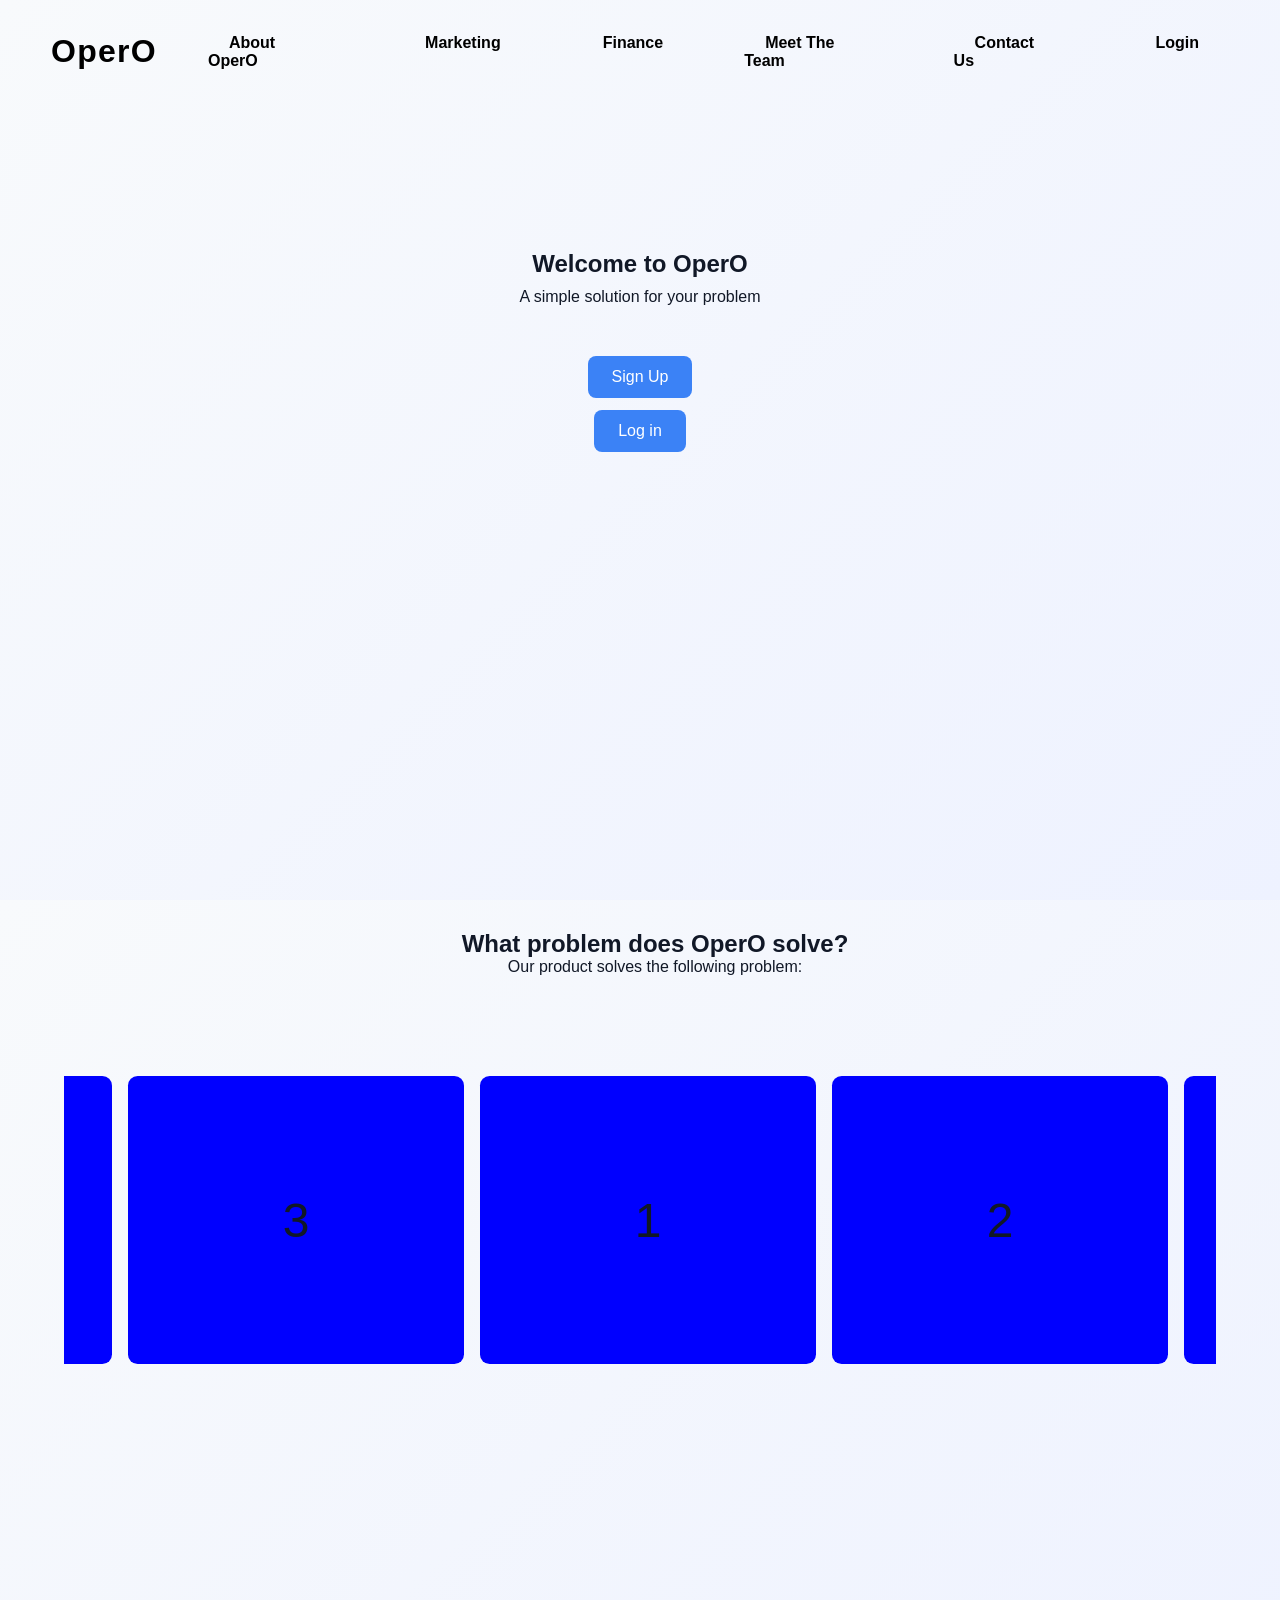
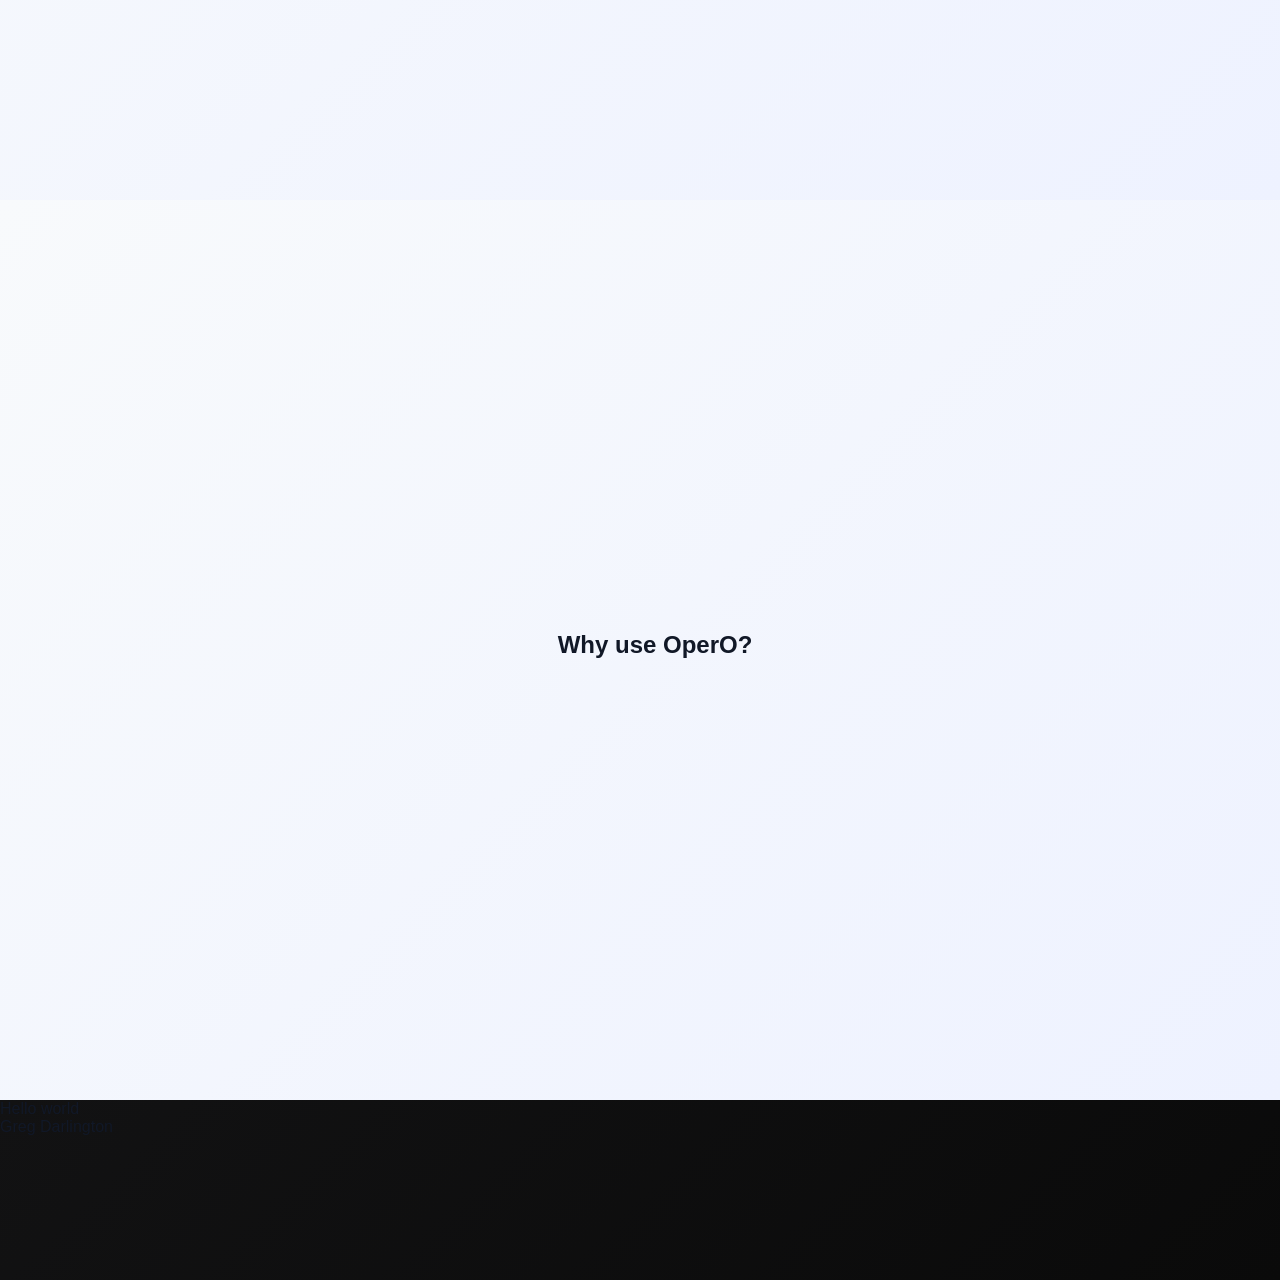
==== index.html @ fcdb2eca "linked the login page  page created, button added" ====
<!DOCTYPE html>
<html lang="en">
<head>
    <meta charset="UTF-8">
    <meta name="viewport" content="width=device-width, initial-scale=1.0">
    <title>OperO | Home</title>
    <link rel="stylesheet" href="main.css">
</head>
<body>
   
    <nav class="nav-bar">
     <a href="index.html" class="logo"><img src="" width="150px">OperO</a><!--Could replace OperO with the actual logo of OperO-->
        <div class="list">
         <ul><!--Link to each different sections-->
            <li><a href="#">About OperO</a></li>
            <li><a href="#">Marketing</a></li>
            <li><a href="finance.html">Finance</a></li>
            <li><a href="#">Meet The Team</a></li>
            <li><a href="#">Contact Us</a></li>
            <li><a href="login.html">Login</a></li>
         </ul>
        </div>
        <img src="images/burger.png" alt="A navigation burger menu" class="menu"  width ="35px;">
    </nav>
    <section class="page-1">
      <div class="intro">
       <h1 class="title">Welcome to OperO</h1>
       <p class="subtitle">A simple solution for your problem</p>
        <a href="signup.html" class="cta">Sign Up</a>
        <a href="login.html" class="cta">Log in</a>
      </div>
    </section>
    <section class="problem">
        <div class="content">
             <h2>What problem does OperO solve?</h2>
             <p>Our product solves the following problem:</p>
        </div>
        <div class="carousel">
            <div class="group">
             <div class="card">1</div>
             <div class="card">2</div>
             <div class="card">3</div>
             <div class="card">1</div>
             <div class="card">2</div>
             <div class="card">3</div>
            </div>
        </div>
    </section>
    <section class="why">
        <div class="content">
            <h2>Why use OperO?</h2>
        </div>
        <div class="boxes">
            <div class="box box1">
               <p class="pete">Hello there</p> 
            </div>
            <div class="box box2">
                <p class="pete">Welcome</p>
            </div>
            <div class="box box3">
                <p class="pete">sleepy</p>
            </div>
            <div class="box box4">
                <p class="pete">What?</p>
            </div>
        </div>
    </section>
    <footer>
        <div class="greg">
            <p>Hello world</p> 
        </div>
        <div class="darlington">
            <p>Greg Darlington</p>
        </div>
    </footer>


    <script src="main.js"></script>
    <script>
        const boxes = document.querySelector('.boxes');
        const whySection = document.querySelector('.why');
        if (boxes && whySection) {
          const observer = new IntersectionObserver(entries => {
            entries.forEach(entry => {
              if (entry.isIntersecting) {
                boxes.classList.add('assemble');
              } else {
                boxes.classList.remove('assemble');
              }
            });
          }, { threshold: 0.4 });
          observer.observe(whySection);
        }
    </script>
</body>
</html>
---- main.css ----
*,
*::before,
*::after {
    box-sizing: border-box;
}

* {
    margin: 0;
    padding: 0;
    text-decoration: none;
    list-style: none;
    scroll-behavior: smooth;
}
html, body, footer{
  overflow-x: hidden;
  width: 100%;
  margin: 0;
  padding: 0;
}
header {
    width: 100vw;
}
body {
    font-family: 'Segoe UI', Tahoma, Geneva, Verdana, sans-serif;
    font-size: clamp(16px, 1vw, 18px);
    background: linear-gradient(135deg, #f8fafc, #eef2ff);
    color: #111827;
}
section, footer {
    font-family: 'Segoe UI', Tahoma, Geneva, Verdana, sans-serif;
    font-size: clamp(16px, 1vw, 18px);
    width: 100%;
    overflow-x: hidden;
}
section {
    min-height: 100vh;
    height: auto;
    overflow-y: visible;
}
footer {
    min-height: 180px;
    height: auto;
    overflow-y: visible;
}
section{
    background-size: cover;
    background: linear-gradient(135deg, #f8fafc, #eef2ff);
}
footer{
    background-size: cover;
    background: linear-gradient(135deg, #121213, #0a0a0a);

}
.greg,
.darlington {
    border-radius: 10px;
}
.intro {
    display: flex;
    align-items: center;
    text-align: center;
    flex-direction: column;
}

.page-1 .intro img {
    max-width: min(500px, 100%);
    height: auto;
}
.content{
    margin-top: 30px;
    margin-left: 30px;
}
.nav-bar {
    padding: 20px 30px;
    position: absolute;
    top: 0;
    left: 0;
    z-index: 20;
    display: flex;
    width: 100%;
    box-sizing: border-box;
    justify-content: space-between;
    align-items: center;
    overflow: visible;
}
.cta {
  margin-top: 50px;
  padding: 12px 24px;
  background-color: #3b82f6; 
  color: white;
  text-decoration: none;
  border-radius: 8px;
  transition: all 0.3s ease;
}

.cta:hover {
  background-color: #2563eb;
  transform: translateY(-2px);
}

.intro .cta + .cta {
  margin-top: 12px;
}
nav a {
  text-decoration: none;
  color: #333;
  padding: 10px 18px;
  border-radius: 10px;
  border: 3px solid transparent; 
  transition: all 0.6s cubic-bezier(0.4, 0, 0.2, 1); 
}
nav a:hover {
  background-color: rgba(255, 255, 255, 0.05);
  border-color: black;
  transform: translateY(-2px);
}
.nav-bar a{
    color: black;
    font-size: 1em;
    font-weight: bold;
}
.nav-bar .logo {
    font-size: 2em;
    font-weight: bold;
    letter-spacing: 0.04em;
}

.nav-bar .list ul{
    display: flex;
}

.nav-bar .list ul li{
    margin:0px 30px;
    animation: FadeIn 0.6s ease forwards;
}
.nav-bar .menu{
    display: none;
    position: absolute;
    top: 10px;
    right: 30px;
}
.title, .subtitle, .cta {
  opacity: 0;
  animation: fadeIn 1s ease forwards;
  
}
.cta{
    animation-delay: 2s;
}
.title{
    animation-delay: 0.5s;
    margin-top: 250px;
}
.subtitle {
  animation-delay: 1s;
  margin-top: 10px;
}
.new_logo {
  width: 120px;
  opacity: 0;
  transform: scale(0.8);
  animation: popIn 0.6s ease forwards;
  animation-delay: 1s;
}
.problem{
    background-color:white;
}
@media screen and (max-width: 1276px) {
  .nav-bar {
    padding: 18px 20px;
  }

  .title,
  .subtitle {
    position: relative;
    margin-top: 0;
  }

  .login-hero {
    grid-template-columns: 1fr;
    gap: 28px;
  }

  .login-copy {
    text-align: center;
    margin: 0 auto;
  }

  .login-subtext {
    margin: 0 auto;
  }
  .nav-bar .menu {
    display: block;
    z-index: 21;
  }
  .list {
    position: fixed;
    background-color: rgba(19, 18, 18, 0.72);
    backdrop-filter: blur(10px);
    top: 0;
    left: 0;
    width: 100%;
    height: 100vh;
    display: flex;
    justify-content: center;
    align-items: center;
    margin-left: -100%;
    transition: margin-left 0.5s ease;
    z-index: 15;
  }
  .list.mobile-menu{
    margin-left: 0;
  }
  .nav-bar .list a {
    color: white;
  }
  .list ul {
    display: flex;
    flex-direction: column;
    align-items: center;
  }
  .nav-bar .list ul li{
    margin:25px 0;
    font-size: 1.5em;
}
  .nav-bar .logo {
    position: relative;
    top: auto;
    left: auto;
    z-index: 21;
  }
}

@keyframes fadeIn {
  to {
    opacity: 1;
  }
}

@keyframes popIn {
  to {
    opacity: 1;
    transform: scale(1);
  }
}
@keyframes float {
  0% { transform: translateY(0px); }
  50% { transform: translateY(-8px); }
  100% { transform: translateY(0px); }
}

.carousel{
    margin: 100px auto;
    width: 90%;
    display:flex;
    overflow: hidden;
}
.carousel::-webkit-scrollbar{
    display:none;
}
.group{
    display:flex;
    align-items: center;
    justify-content: center;
    gap:1em;
    animation: scroll 6s infinite linear;
    padding-right: 1em;
}
.card{
    flex: 0 0 7em;
    height: 6em;
    padding: 1em;
    background-color: blue;
    font-size: 3rem;
    border-radius: .2em;
    display: flex;
    align-items: center;
    justify-content: center;
}

@keyframes scroll {
    0% {transform: translateX(0);}
    100% {transform: translateX(-50%);}
}
.why {
  position: relative;
  min-height: 100vh;
  display: flex;
  flex-direction: column;
  justify-content: center;
  align-items: center;
  overflow: hidden;
}

.content {
  text-align: center;
  z-index: 2;
  margin-bottom: 40px;
}

.boxes {
  position: absolute;
  width: 100%;
  height: 100%;
}

.box {
  position: absolute;
  width: 50%;
  height: 50%;
  opacity: 0;
  transition: all 1.2s ease;
}

.box1 { top: -100%; left: -100%; background:  white; }
.box2 { top: -100%; right: -100%; background:  white; }
.box3 { bottom: -100%; left: -100%; background: white; }
.box4 { bottom: -100%; right: -100%; background: white; }

.boxes.assemble .box1 { top: 0; left: 0; opacity: 1; }
.boxes.assemble .box2 { top: 0; right: 0; opacity: 1; }
.boxes.assemble .box3 { bottom: 0; left: 0; opacity: 1; }
.boxes.assemble .box4 { bottom: 0; right: 0; opacity: 1; }

.pete{
 text-align:center;
}

.box{
    display: flex;
  justify-content: center;
  align-items: center;
}

.finance {
  background: #ffffff;
  padding: 60px 20px;
}

.finance h2 {
  text-align: center;
  margin-bottom: 20px;
}

.finance-grid {
  display: grid;
  grid-template-columns: repeat(auto-fit, minmax(250px, 1fr));
  gap: 20px;
  margin-top: 40px;
}

.finance-card {
  text-align: center;
  background: #f1f5f9;
  padding: 20px;
  border-radius: 12px;
  box-shadow: 0 10px 25px rgba(0,0,0,0.05);
  transition: 0.3s;
}

.finance-card:hover {
  transform: translateY(-5px);
}

.finance-card h3 {
  margin-bottom: 10px;
}

.finance-card ul li {
  margin: 8px 0;
}
.finance-table {
  margin-top: 60px;
  text-align: center;
}

.finance-table table {
  width: 80%;
  margin: 20px auto;
  border-collapse: collapse;
}

.finance-table th,
.finance-table td {
  padding: 15px;
  border-bottom: 1px solid #e2e8f0;
}

.finance-table th {
  background-color: #2563eb;
  color: white;
}

.finance-table tr:hover {
  background-color: #f1f5f9;
}


/* Login page */
.login-page {
  min-height: 100vh;
  display: flex;
  align-items: center;
  justify-content: center;
  padding: 120px 24px 40px;
  background: linear-gradient(135deg, #f8fafc 0%, #eef2ff 55%, #dbeafe 100%);
}

.login-hero {
  width: min(1180px, 100%);
  display: grid;
  grid-template-columns: 1.1fr 0.9fr;
  gap: 48px;
  align-items: center;
}

.login-copy {
  max-width: 580px;
}

.eyebrow {
  display: inline-block;
  margin-bottom: 16px;
  font-size: 0.85rem;
  font-weight: 700;
  letter-spacing: 0.18em;
  color: #2563eb;
}

.login-copy h1 {
  font-size: clamp(2.5rem, 5vw, 4.5rem);
  line-height: 1.05;
  margin-bottom: 18px;
  color: #0f172a;
}

.login-subtext {
  max-width: 540px;
  font-size: 1.05rem;
  line-height: 1.7;
  color: #475569;
}

.login-card {
  background: rgba(255, 255, 255, 0.7);
  backdrop-filter: blur(18px);
  border: 1px solid rgba(255, 255, 255, 0.8);
  border-radius: 24px;
  box-shadow: 0 25px 60px rgba(15, 23, 42, 0.12);
  padding: 32px;
}

.login-card h2 {
  font-size: 2rem;
  margin-bottom: 24px;
  color: #0f172a;
}

.login-form {
  display: flex;
  flex-direction: column;
  gap: 14px;
}

.login-form label {
  font-size: 0.95rem;
  font-weight: 600;
  color: #1e293b;
}

.login-form input[type="email"],
.login-form input[type="password"] {
  width: 100%;
  padding: 14px 16px;
  border-radius: 14px;
  border: 1px solid #cbd5e1;
  background: rgba(255, 255, 255, 0.92);
  font-size: 1rem;
  outline: none;
  transition: border-color 0.25s ease, box-shadow 0.25s ease, transform 0.25s ease;
}

.login-form input:focus {
  border-color: #3b82f6;
  box-shadow: 0 0 0 4px rgba(59, 130, 246, 0.12);
  transform: translateY(-1px);
}

.login-options {
  margin-top: 4px;
  margin-bottom: 8px;
  display: flex;
  justify-content: space-between;
  align-items: center;
  gap: 16px;
  flex-wrap: wrap;
}

.remember-me {
  display: flex;
  align-items: center;
  gap: 8px;
  font-size: 0.95rem;
  color: #475569;
}

.forgot-link {
  color: #2563eb;
  font-weight: 600;
}

.login-btn {
  margin-top: 6px;
  padding: 12px 24px;
  border: none;
  border-radius: 8px;
  background-color: #3b82f6;
  color: white;
  font-size: 1rem;
  font-weight: 700;
  cursor: pointer;
  transition: transform 0.25s ease, box-shadow 0.25s ease, background-color 0.25s ease;
}

.login-btn:hover {
  background-color: #2563eb;
  transform: translateY(-2px);
  box-shadow: 0 12px 24px rgba(37, 99, 235, 0.2);
}

.login-footer-text {
  margin-top: 18px;
  font-size: 0.95rem;
  color: #64748b;
}

.login-footer-text a {
  color: #2563eb;
  font-weight: 700;
}

/* Shared layout helpers */
.title,
.subtitle {
  position: relative;
  z-index: 2;
}

.finance-grid,
.finance-table {
  width: min(1200px, calc(100% - 40px));
  margin-left: auto;
  margin-right: auto;
  margin-bottom: 40px;
}

.finance-grid {
  margin-top: 40px;
}

.finance-table table {
  width: 100%;
  background: white;
  border-radius: 14px;
  overflow: hidden;
}

@media screen and (max-width: 768px) {
  .login-page {
    padding-top: 110px;
  }

  .login-copy h1 {
    font-size: 2.5rem;
  }

  .login-card {
    padding: 24px;
    border-radius: 20px;
  }

  .login-options {
    flex-direction: column;
    align-items: flex-start;
  }
}
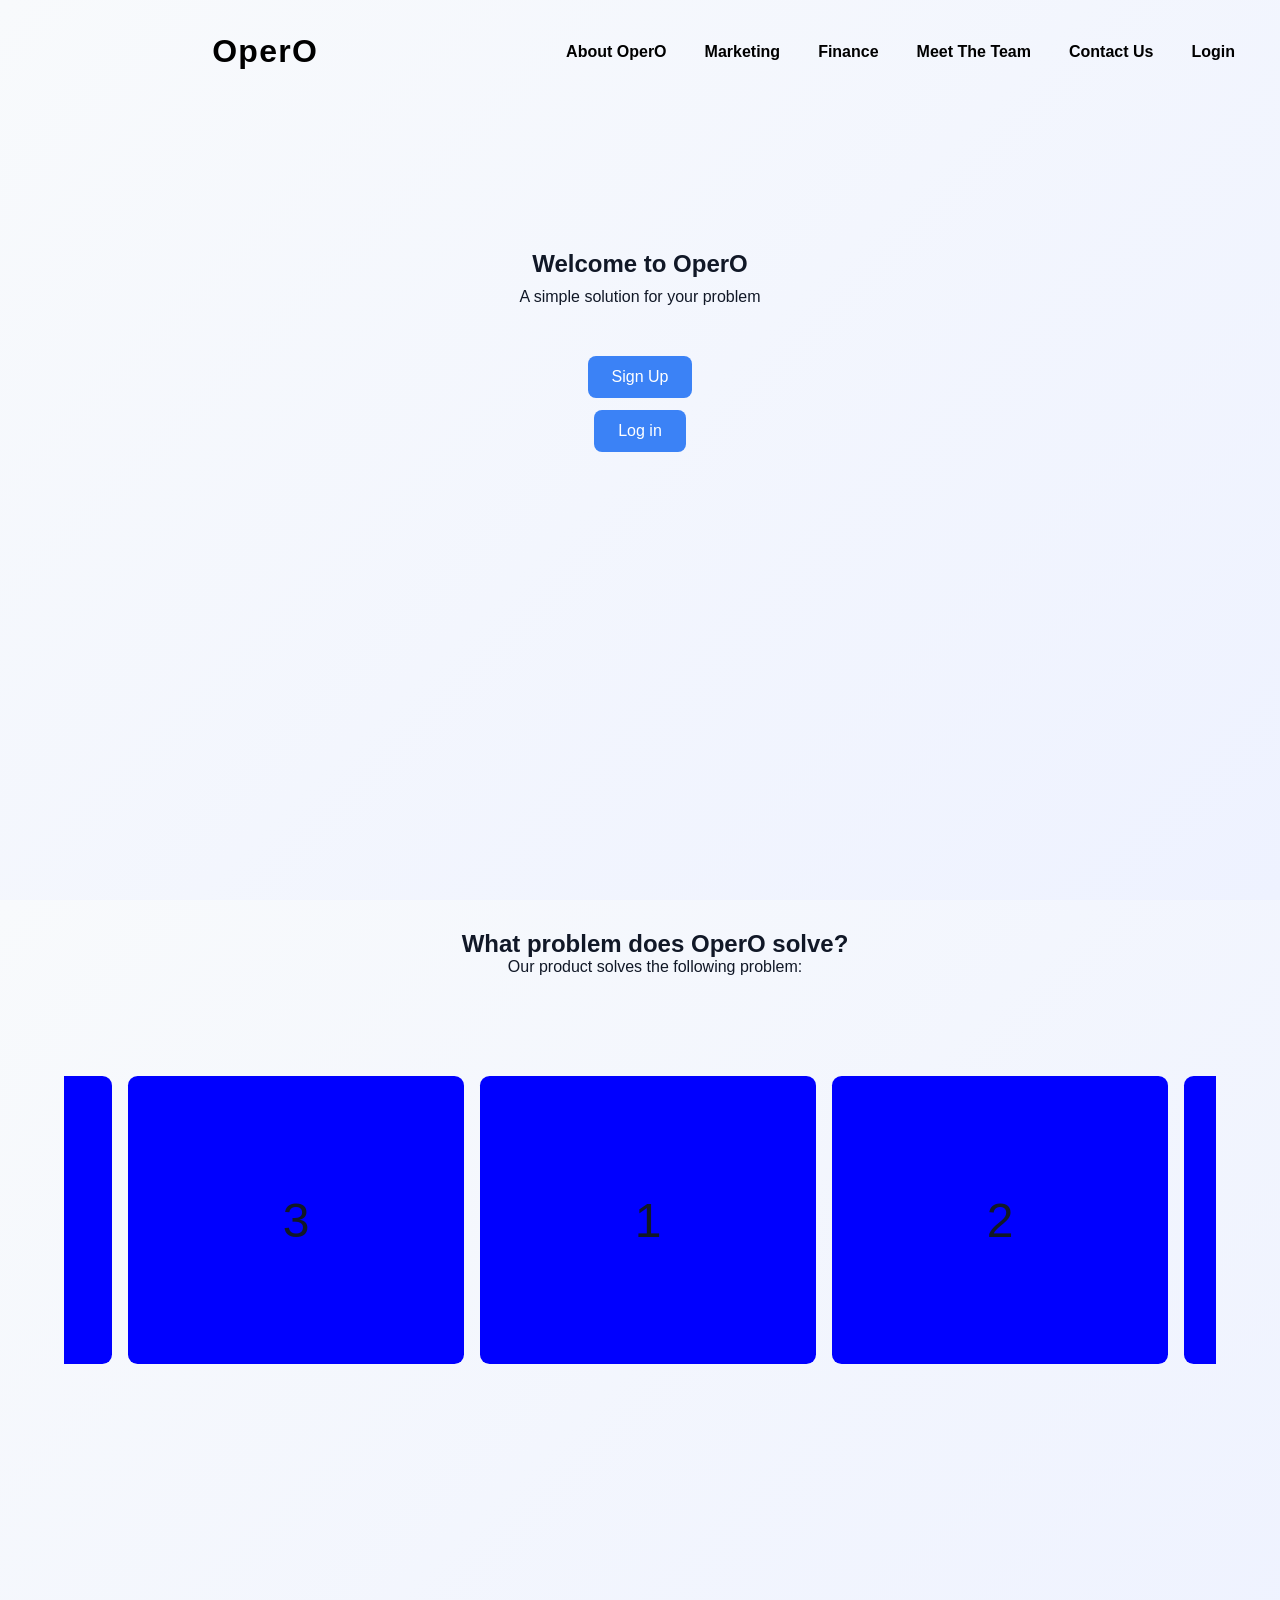
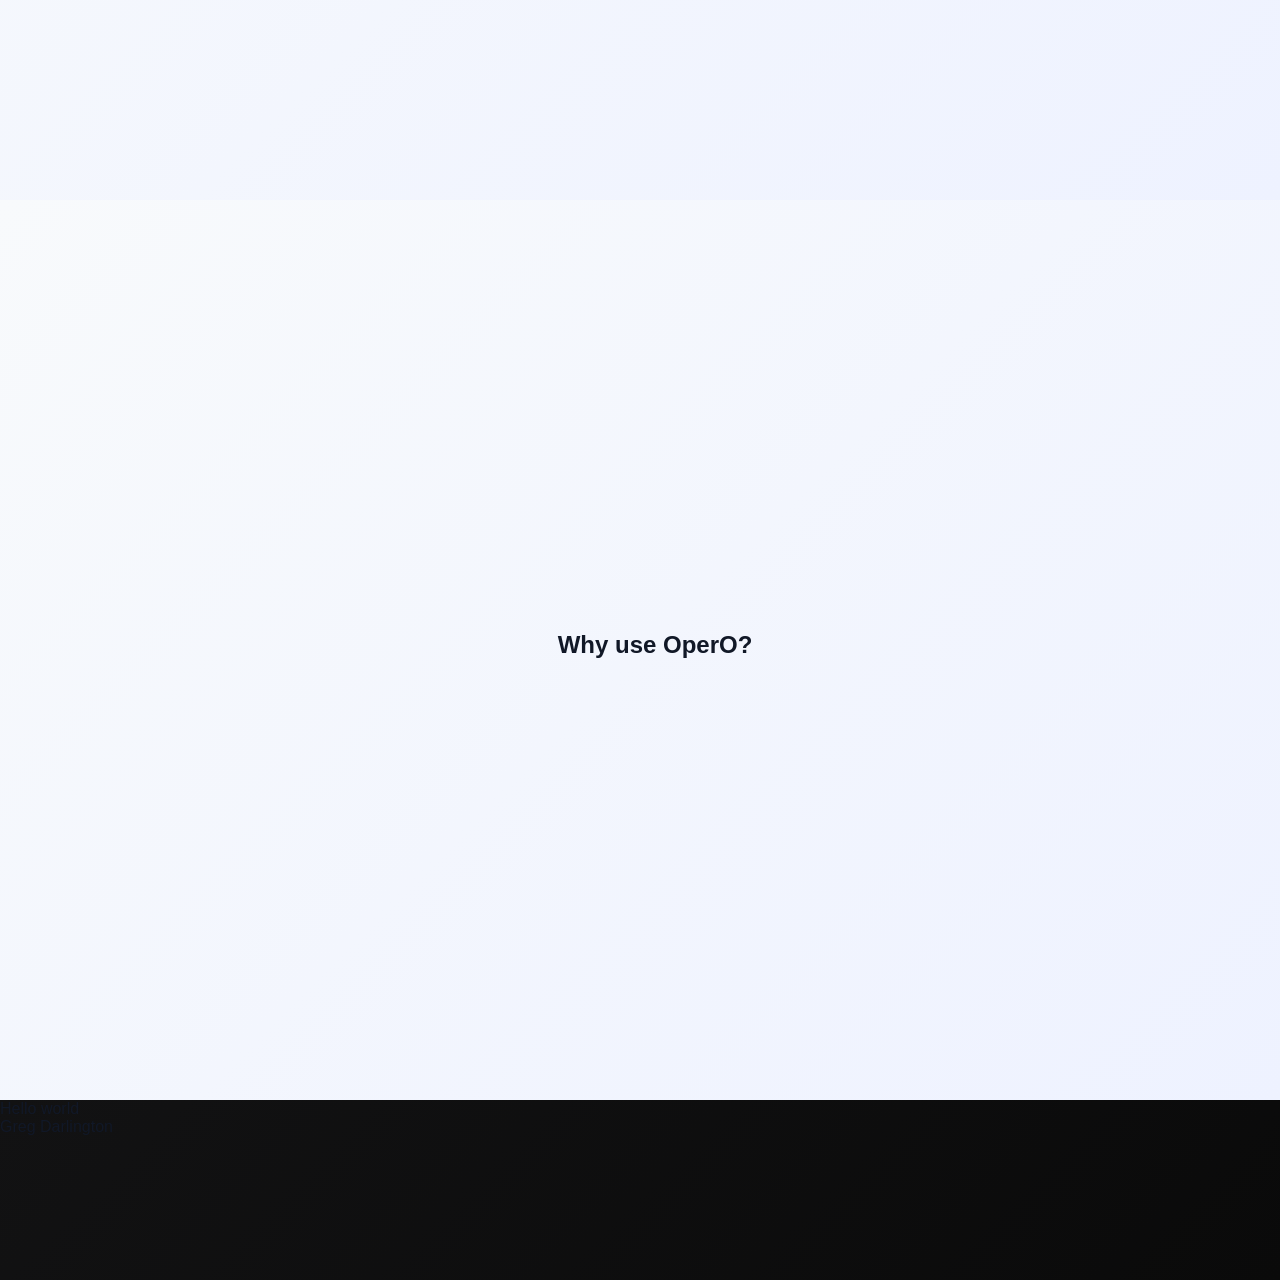
==== commit 41061134: "finance & login page debug" ====
--- a/index.html
+++ b/index.html
@@ -9,18 +9,18 @@
 <body>
    
     <nav class="nav-bar">
-     <a href="index.html" class="logo"><img src="" width="150px">OperO</a><!--Could replace OperO with the actual logo of OperO-->
+        <a href="index.html" class="logo"><img src="" width="150" alt="">OperO</a><!--Could replace OperO with the actual logo of OperO-->
         <div class="list">
-         <ul><!--Link to each different sections-->
-            <li><a href="#">About OperO</a></li>
-            <li><a href="#">Marketing</a></li>
-            <li><a href="finance.html">Finance</a></li>
-            <li><a href="#">Meet The Team</a></li>
-            <li><a href="#">Contact Us</a></li>
-            <li><a href="login.html">Login</a></li>
-         </ul>
+            <ul><!--Link to each different sections-->
+                <li><a href="#">About OperO</a></li>
+                <li><a href="#">Marketing</a></li>
+                <li><a href="finance.html">Finance</a></li>
+                <li><a href="#">Meet The Team</a></li>
+                <li><a href="#">Contact Us</a></li>
+                <li><a href="login.html">Login</a></li>
+            </ul>
         </div>
-        <img src="images/burger.png" alt="A navigation burger menu" class="menu"  width ="35px;">
+        <img src="images/burger.png" alt="A navigation burger menu" class="menu" width="35">
     </nav>
     <section class="page-1">
       <div class="intro">
--- a/main.css
+++ b/main.css
@@ -123,21 +123,50 @@
     font-size: 2em;
     font-weight: bold;
     letter-spacing: 0.04em;
-}
-
-.nav-bar .list ul{
-    display: flex;
-}
-
-.nav-bar .list ul li{
-    margin:0px 30px;
+    display: inline-flex;
+    align-items: center;
+    gap: 0.35em;
+    flex-shrink: 0;
+}
+
+.nav-bar .list {
+    flex: 1 1 auto;
+    display: flex;
+    justify-content: flex-end;
+    align-items: center;
+    min-width: 0;
+}
+
+.nav-bar .list ul {
+    display: flex;
+    flex-wrap: nowrap;
+    align-items: center;
+    justify-content: flex-end;
+    gap: 0 8px;
+}
+
+.nav-bar .list ul li {
+    margin: 0;
+    flex-shrink: 0;
     animation: FadeIn 0.6s ease forwards;
 }
-.nav-bar .menu{
+
+.nav-bar .list a {
+    padding: 10px 12px;
+}
+
+.nav-bar .menu {
     display: none;
     position: absolute;
     top: 10px;
     right: 30px;
+    flex-shrink: 0;
+}
+
+@media screen and (min-width: 1277px) {
+    .nav-bar .list a {
+        white-space: nowrap;
+    }
 }
 .title, .subtitle, .cta {
   opacity: 0;
@@ -207,9 +236,11 @@
     margin-left: -100%;
     transition: margin-left 0.5s ease;
     z-index: 15;
-  }
-  .list.mobile-menu{
+    pointer-events: none;
+  }
+  .list.mobile-menu {
     margin-left: 0;
+    pointer-events: auto;
   }
   .nav-bar .list a {
     color: white;
@@ -218,11 +249,13 @@
     display: flex;
     flex-direction: column;
     align-items: center;
-  }
-  .nav-bar .list ul li{
-    margin:25px 0;
+    flex-wrap: nowrap;
+    gap: 25px 0;
+  }
+  .nav-bar .list ul li {
+    margin: 0;
     font-size: 1.5em;
-}
+  }
   .nav-bar .logo {
     position: relative;
     top: auto;
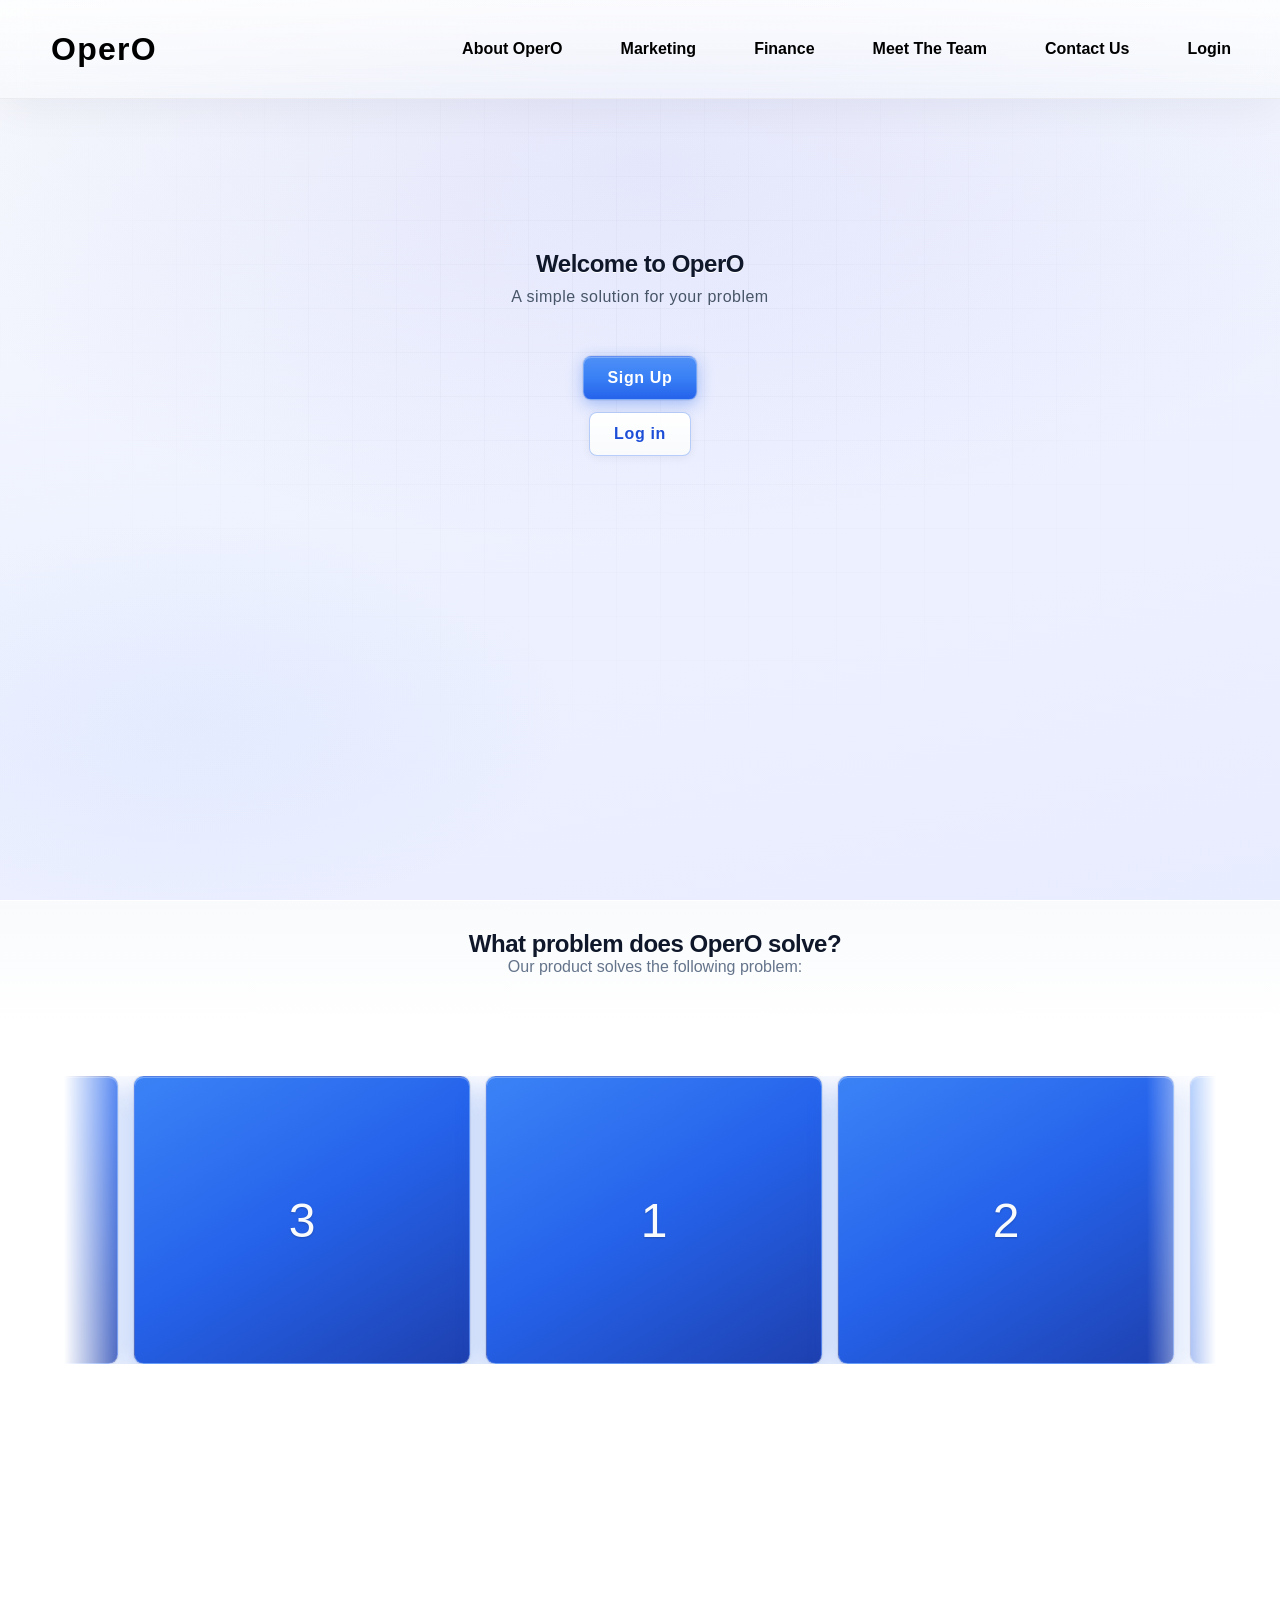
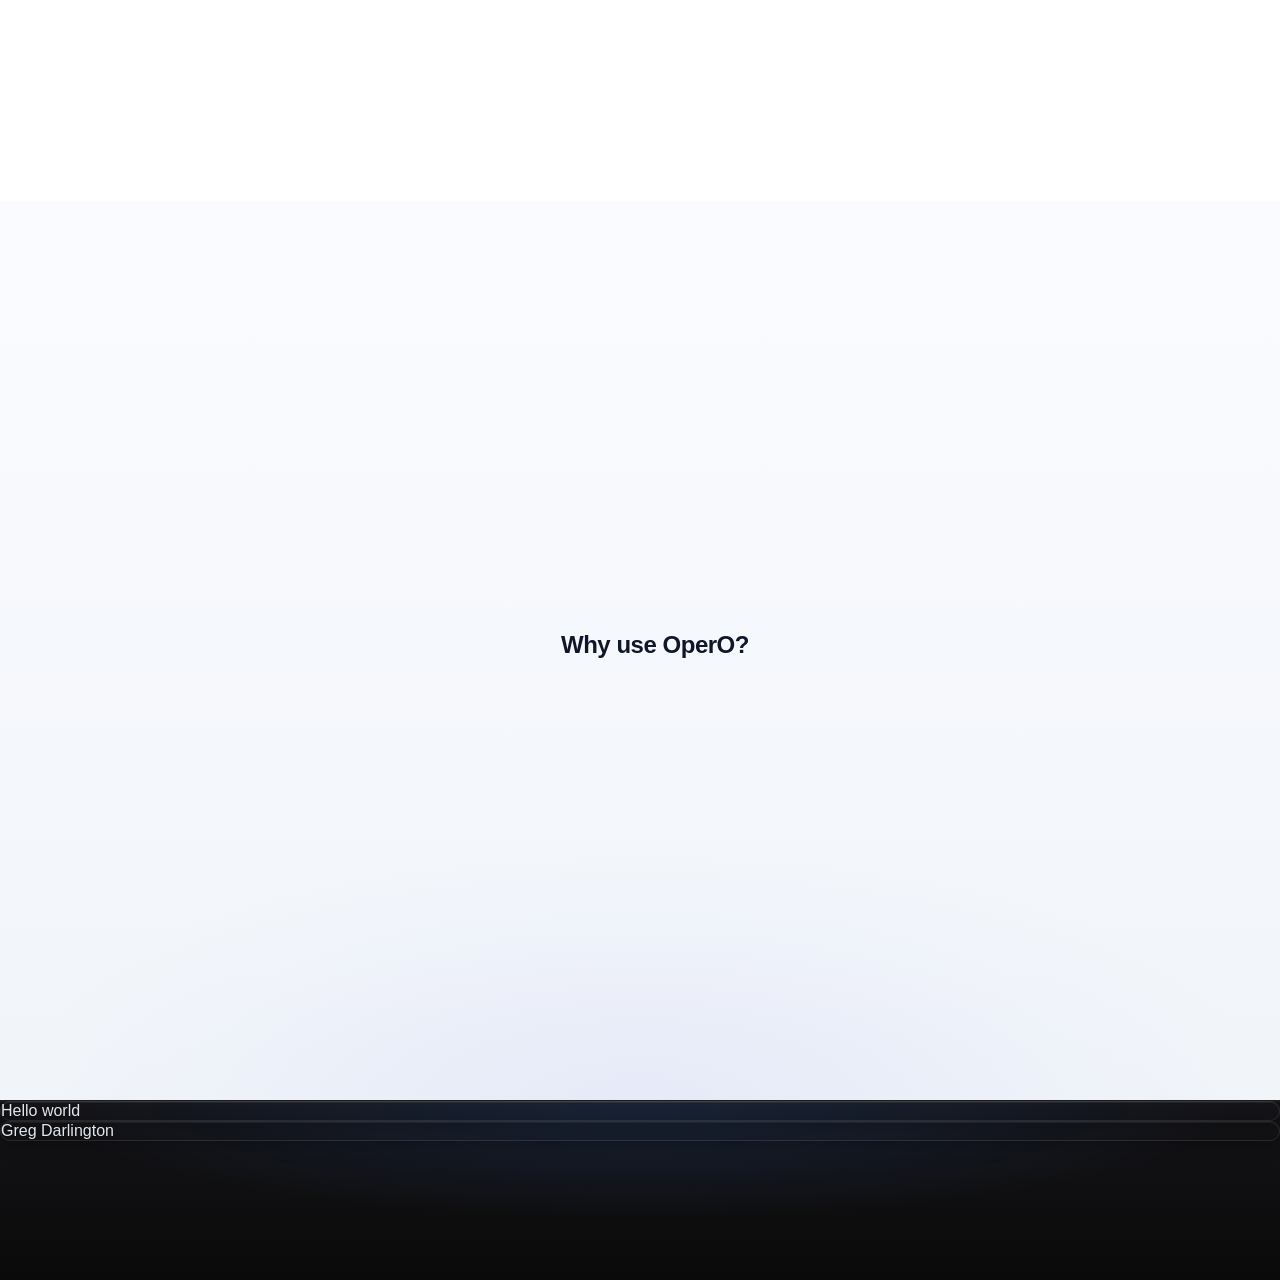
==== commit 36e88107: "home page modified*" ====
--- a/index.html
+++ b/index.html
@@ -6,7 +6,7 @@
     <title>OperO | Home</title>
     <link rel="stylesheet" href="main.css">
 </head>
-<body>
+<body class="home">
    
     <nav class="nav-bar">
         <a href="index.html" class="logo"><img src="" width="150" alt="">OperO</a><!--Could replace OperO with the actual logo of OperO-->
--- a/main.css
+++ b/main.css
@@ -81,6 +81,7 @@
     box-sizing: border-box;
     justify-content: space-between;
     align-items: center;
+    gap: 1.25rem;
     overflow: visible;
 }
 .cta {
@@ -125,8 +126,14 @@
     letter-spacing: 0.04em;
     display: inline-flex;
     align-items: center;
+    justify-content: center;
+    line-height: 1;
     gap: 0.35em;
     flex-shrink: 0;
+    text-align: center;
+}
+.nav-bar .logo img[src=""] {
+    display: none;
 }
 
 .nav-bar .list {
@@ -142,7 +149,7 @@
     flex-wrap: nowrap;
     align-items: center;
     justify-content: flex-end;
-    gap: 0 8px;
+    gap: 0 1.25rem;
 }
 
 .nav-bar .list ul li {
@@ -152,7 +159,7 @@
 }
 
 .nav-bar .list a {
-    padding: 10px 12px;
+    padding: 10px 16px;
 }
 
 .nav-bar .menu {
@@ -428,6 +435,202 @@
   background-color: #f1f5f9;
 }
 
+/* Homepage (index) — visual refinements only; layout/sizing unchanged */
+body.home {
+  background:
+    radial-gradient(ellipse 120% 90% at 50% -15%, rgba(99, 102, 241, 0.11), transparent 52%),
+    radial-gradient(ellipse 70% 50% at 100% 30%, rgba(59, 130, 246, 0.07), transparent 50%),
+    linear-gradient(165deg, #f8fafc 0%, #eef2ff 48%, #e2e8ff 100%);
+}
+
+body.home .nav-bar {
+  background: linear-gradient(180deg, rgba(255, 255, 255, 0.78) 0%, rgba(248, 250, 252, 0.42) 100%);
+  backdrop-filter: blur(14px);
+  -webkit-backdrop-filter: blur(14px);
+  border-bottom: 1px solid rgba(15, 23, 42, 0.07);
+  box-shadow: 0 10px 40px rgba(15, 23, 42, 0.05);
+}
+
+body.home .nav-bar a {
+  transition: color 0.25s ease, border-color 0.25s ease, background-color 0.25s ease, box-shadow 0.25s ease;
+}
+
+body.home .nav-bar .list a:hover,
+body.home .nav-bar .logo:hover {
+  box-shadow: 0 0 0 1px rgba(15, 23, 42, 0.08);
+}
+
+body.home .page-1 {
+  position: relative;
+  isolation: isolate;
+  background:
+    radial-gradient(ellipse 100% 75% at 50% 18%, rgba(79, 70, 229, 0.09), transparent 58%),
+    radial-gradient(ellipse 60% 45% at 15% 80%, rgba(59, 130, 246, 0.05), transparent 50%),
+    linear-gradient(168deg, #f8fafc 0%, #eef2ff 52%, #e8ecff 100%);
+  overflow: hidden;
+}
+
+body.home .page-1::before {
+  content: "";
+  position: absolute;
+  inset: 0;
+  background-image:
+    linear-gradient(rgba(15, 23, 42, 0.028) 1px, transparent 1px),
+    linear-gradient(90deg, rgba(15, 23, 42, 0.028) 1px, transparent 1px);
+  background-size: 44px 44px;
+  mask-image: radial-gradient(ellipse 75% 65% at 50% 38%, black, transparent 72%);
+  -webkit-mask-image: radial-gradient(ellipse 75% 65% at 50% 38%, black, transparent 72%);
+  pointer-events: none;
+  z-index: 0;
+}
+
+body.home .page-1 .intro {
+  position: relative;
+  z-index: 1;
+}
+
+body.home .title {
+  color: #0f172a;
+  font-weight: 800;
+  letter-spacing: -0.02em;
+  text-shadow:
+    0 1px 0 rgba(255, 255, 255, 0.95),
+    0 14px 48px rgba(15, 23, 42, 0.07);
+}
+
+body.home .subtitle {
+  color: #475569;
+  font-weight: 500;
+  letter-spacing: 0.03em;
+}
+
+body.home .intro .cta {
+  font-weight: 700;
+  letter-spacing: 0.04em;
+  border: 1px solid rgba(255, 255, 255, 0.28);
+  background: linear-gradient(180deg, #4f8ff7 0%, #3b82f6 45%, #2563eb 100%);
+  box-shadow:
+    0 4px 16px rgba(37, 99, 235, 0.38),
+    0 0 0 1px rgba(15, 23, 42, 0.06),
+    inset 0 1px 0 rgba(255, 255, 255, 0.25);
+}
+
+body.home .intro .cta:hover {
+  background: linear-gradient(180deg, #60a5fa 0%, #3b82f6 50%, #1d4ed8 100%);
+  box-shadow:
+    0 8px 28px rgba(37, 99, 235, 0.48),
+    0 0 24px rgba(59, 130, 246, 0.22),
+    inset 0 1px 0 rgba(255, 255, 255, 0.32);
+}
+
+body.home .intro .cta + .cta {
+  background: linear-gradient(180deg, rgba(255, 255, 255, 0.96) 0%, rgba(248, 250, 252, 0.98) 100%);
+  color: #1d4ed8;
+  border: 1px solid rgba(37, 99, 235, 0.32);
+  box-shadow:
+    0 2px 10px rgba(15, 23, 42, 0.06),
+    inset 0 1px 0 rgba(255, 255, 255, 1);
+}
+
+body.home .intro .cta + .cta:hover {
+  background: linear-gradient(180deg, #eff6ff 0%, #dbeafe 100%);
+  color: #1e40af;
+  box-shadow:
+    0 6px 20px rgba(37, 99, 235, 0.18),
+    0 0 0 1px rgba(59, 130, 246, 0.12);
+}
+
+body.home .problem {
+  background:
+    linear-gradient(180deg, rgba(248, 250, 252, 0.97) 0%, #ffffff 14%),
+    #ffffff;
+  box-shadow:
+    0 -1px 0 rgba(15, 23, 42, 0.05),
+    inset 0 1px 0 rgba(255, 255, 255, 1);
+}
+
+body.home .problem .content h2 {
+  color: #0f172a;
+  font-weight: 800;
+  letter-spacing: -0.02em;
+  text-shadow: 0 1px 0 rgba(255, 255, 255, 1);
+}
+
+body.home .problem .content p {
+  color: #64748b;
+}
+
+body.home .carousel {
+  mask-image: linear-gradient(90deg, transparent, black 6%, black 94%, transparent);
+  -webkit-mask-image: linear-gradient(90deg, transparent, black 6%, black 94%, transparent);
+}
+
+body.home .problem .card {
+  background: linear-gradient(148deg, #3b82f6 0%, #2563eb 48%, #1e40af 100%);
+  color: #f8fafc;
+  border: 1px solid rgba(255, 255, 255, 0.22);
+  box-shadow:
+    0 10px 28px rgba(37, 99, 235, 0.38),
+    0 0 0 1px rgba(15, 23, 42, 0.07),
+    inset 0 1px 0 rgba(255, 255, 255, 0.28);
+  text-shadow: 0 1px 2px rgba(15, 23, 42, 0.25);
+}
+
+body.home .why {
+  background:
+    radial-gradient(ellipse 95% 55% at 50% 100%, rgba(99, 102, 241, 0.08), transparent 52%),
+    linear-gradient(180deg, #fafbff 0%, #f1f5f9 100%);
+  box-shadow: inset 0 1px 0 rgba(255, 255, 255, 0.85);
+}
+
+body.home .why .content h2 {
+  color: #0f172a;
+  font-weight: 800;
+  letter-spacing: -0.02em;
+  text-shadow: 0 1px 0 rgba(255, 255, 255, 0.9);
+}
+
+body.home .why .pete {
+  color: #334155;
+  font-weight: 600;
+  letter-spacing: 0.02em;
+}
+
+body.home .box {
+  border: 1px solid rgba(15, 23, 42, 0.07);
+  box-shadow: inset 0 1px 0 rgba(255, 255, 255, 0.92);
+  background:
+    linear-gradient(165deg, rgba(255, 255, 255, 0.98) 0%, rgba(248, 250, 252, 0.99) 100%);
+}
+
+body.home .boxes.assemble .box {
+  box-shadow:
+    0 6px 28px rgba(15, 23, 42, 0.08),
+    0 0 0 1px rgba(15, 23, 42, 0.05),
+    inset 0 1px 0 rgba(255, 255, 255, 1);
+}
+
+body.home footer {
+  background:
+    radial-gradient(ellipse 85% 120% at 50% 0%, rgba(59, 130, 246, 0.14), transparent 55%),
+    linear-gradient(180deg, #141418 0%, #0a0a0a 100%);
+  border-top: 1px solid rgba(255, 255, 255, 0.07);
+  box-shadow: inset 0 1px 0 rgba(255, 255, 255, 0.05);
+}
+
+body.home footer .greg,
+body.home footer .darlington {
+  border: 1px solid rgba(255, 255, 255, 0.1);
+  box-shadow:
+    0 4px 16px rgba(0, 0, 0, 0.28),
+    inset 0 1px 0 rgba(255, 255, 255, 0.06);
+}
+
+body.home footer p {
+  color: #e2e8f0;
+  text-shadow: 0 1px 2px rgba(0, 0, 0, 0.35);
+}
+
 
 /* Login page */
 .login-page {
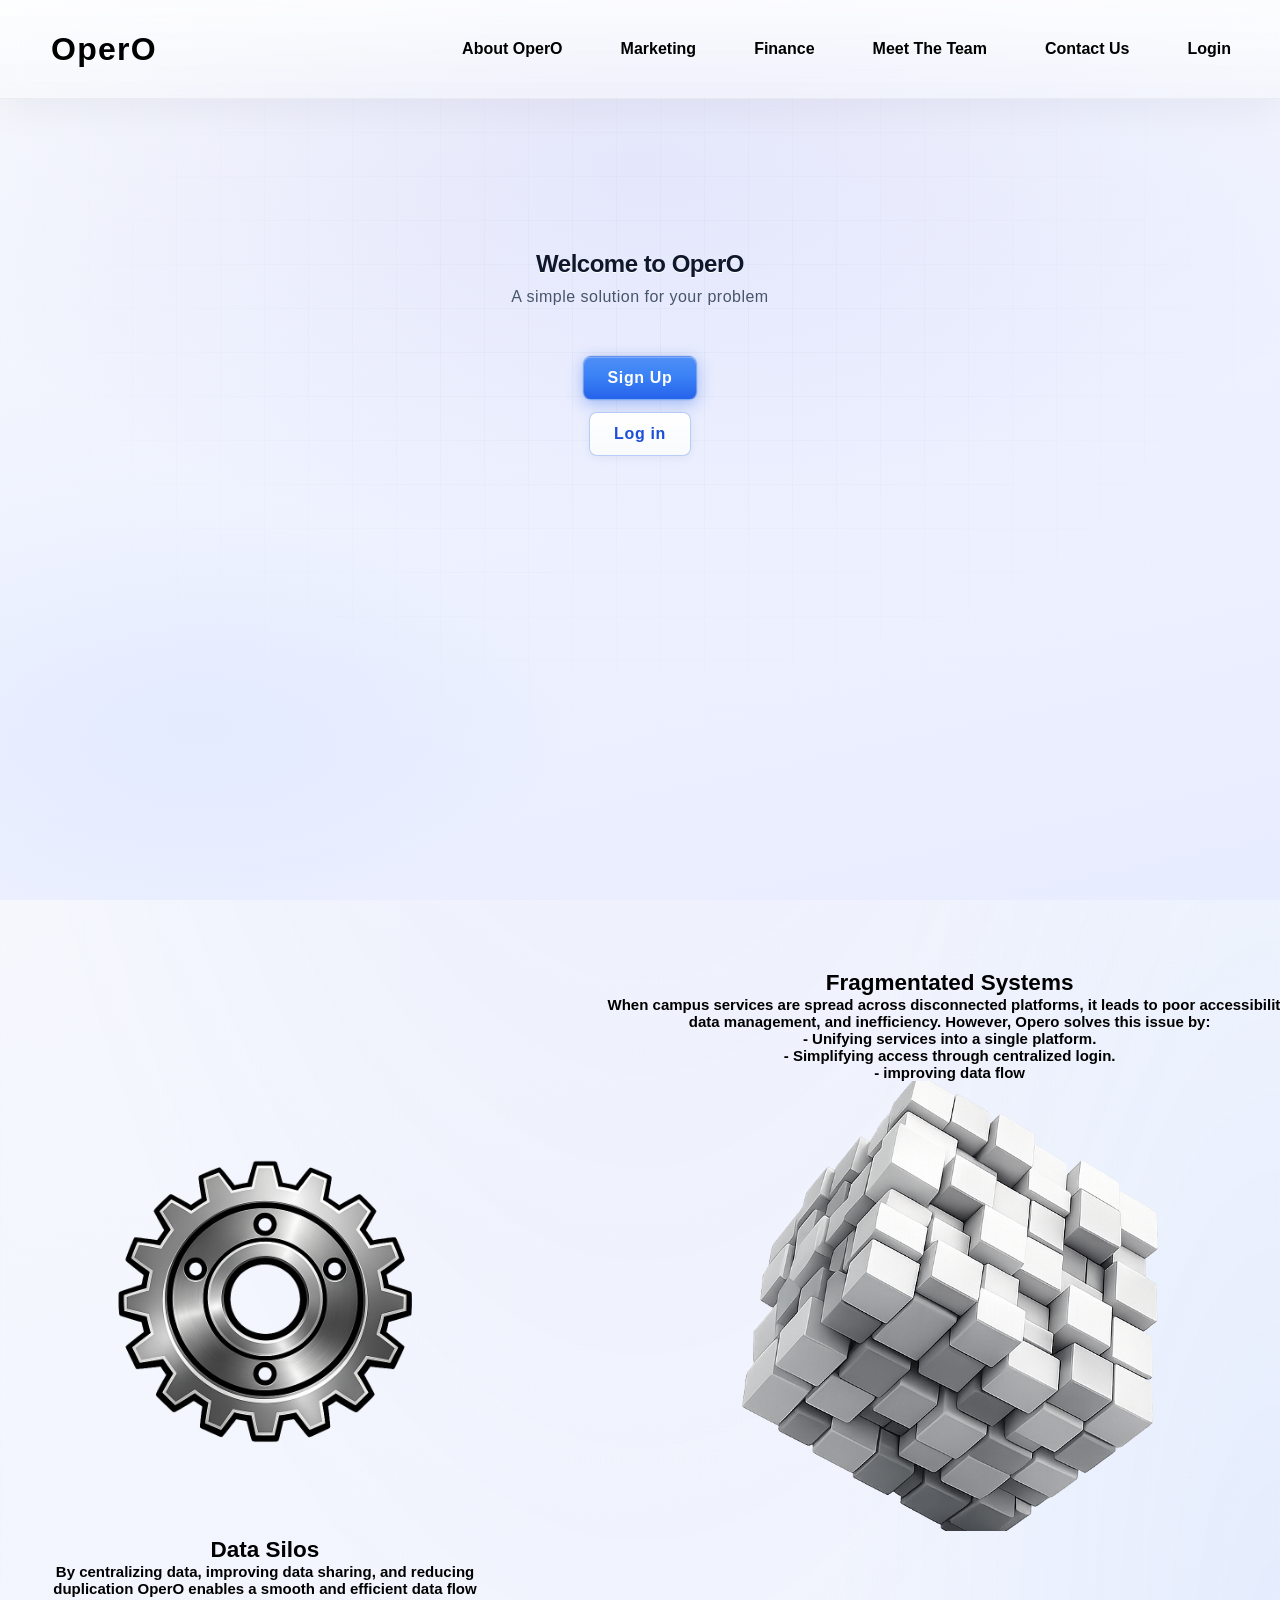
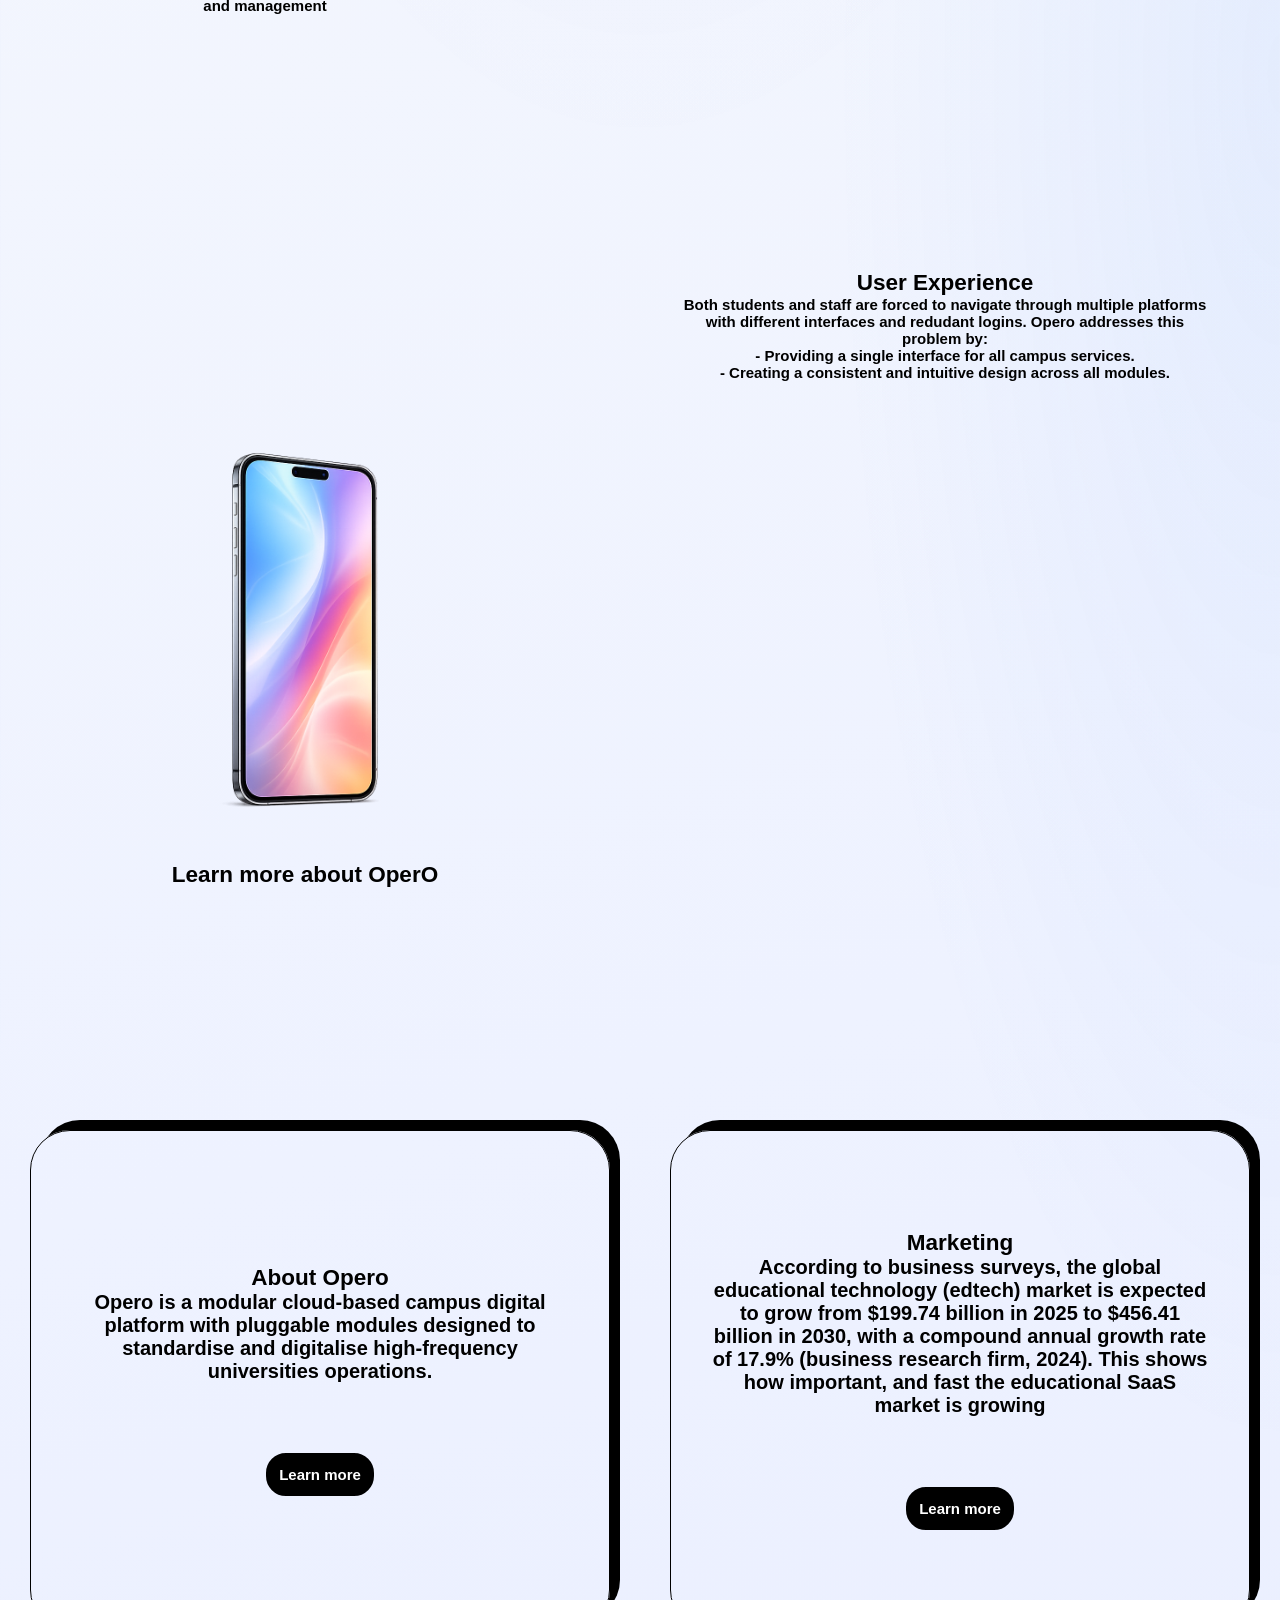
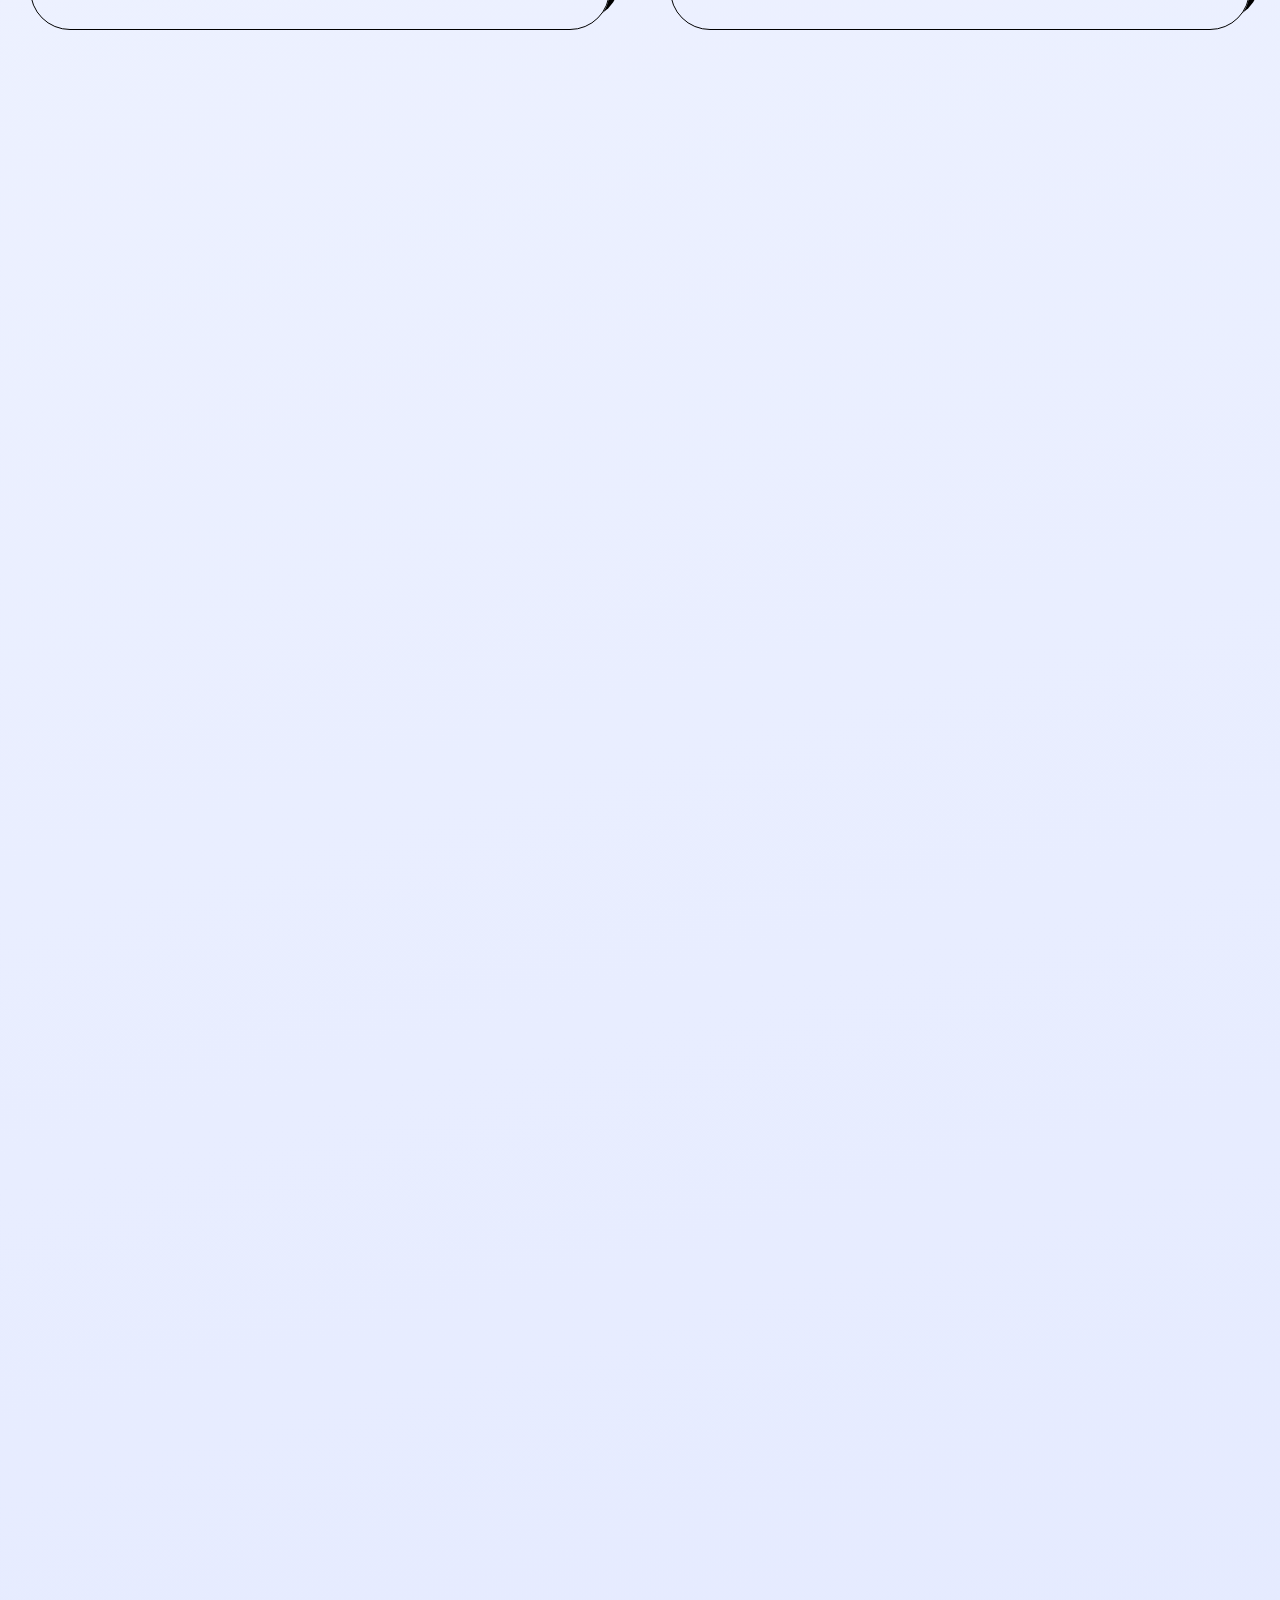
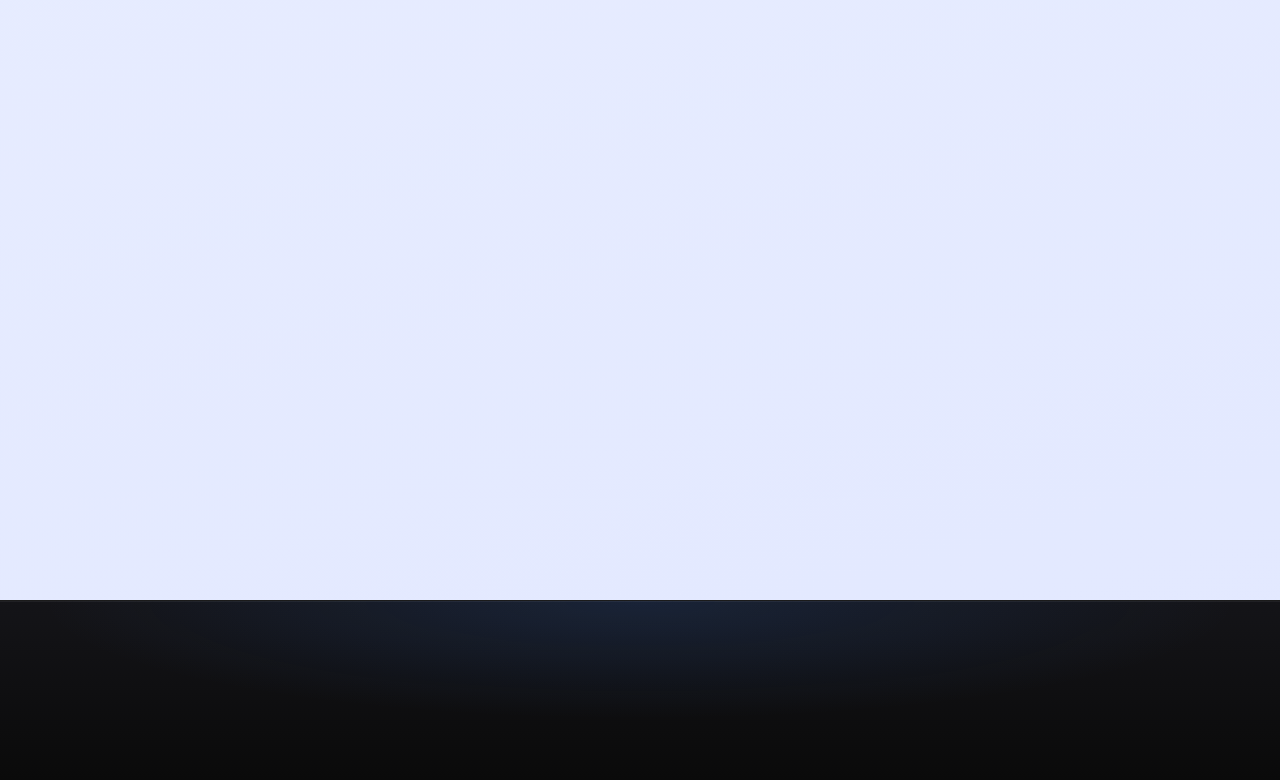
==== commit a3b8d2dd: "latest changes" ====
--- a/index.html
+++ b/index.html
@@ -4,19 +4,18 @@
     <meta charset="UTF-8">
     <meta name="viewport" content="width=device-width, initial-scale=1.0">
     <title>OperO | Home</title>
-    <link rel="stylesheet" href="main.css">
+    <link rel="stylesheet" href="homepage.css">
 </head>
 <body class="home">
-   
-    <nav class="nav-bar">
+        <nav class="nav-bar">
         <a href="index.html" class="logo"><img src="" width="150" alt="">OperO</a><!--Could replace OperO with the actual logo of OperO-->
         <div class="list">
             <ul><!--Link to each different sections-->
                 <li><a href="#">About OperO</a></li>
-                <li><a href="#">Marketing</a></li>
+                <li><a href="market.html">Marketing</a></li>
                 <li><a href="finance.html">Finance</a></li>
                 <li><a href="#">Meet The Team</a></li>
-                <li><a href="#">Contact Us</a></li>
+                <li><a href="contact.html">Contact Us</a></li>
                 <li><a href="login.html">Login</a></li>
             </ul>
         </div>
@@ -30,67 +29,83 @@
         <a href="login.html" class="cta">Log in</a>
       </div>
     </section>
-    <section class="problem">
-        <div class="content">
-             <h2>What problem does OperO solve?</h2>
-             <p>Our product solves the following problem:</p>
+    <section class="section1">
+        <div class="head">
+                        <img src="images/gear.png" class="autorotate" alt="Rotating Gear" style="height: 450px;">
+            <h1 class="autoShow">Data Silos</h1>
+            <p>
+             By centralizing data, improving data sharing, and reducing duplication
+             OperO enables a smooth and efficient data flow and management
+            </p>
         </div>
-        <div class="carousel">
-            <div class="group">
-             <div class="card">1</div>
-             <div class="card">2</div>
-             <div class="card">3</div>
-             <div class="card">1</div>
-             <div class="card">2</div>
-             <div class="card">3</div>
-            </div>
+        <div class="paragraph">
+            <h1>Fragmentated Systems</h1>
+            <p>When campus services are spread across disconnected
+                platforms, it leads to poor accessibility, data 
+                management, and inefficiency. However, Opero solves
+                this issue by:
+            </p>
+            <p>- Unifying services into a single platform.</p>
+            <p> - Simplifying access through centralized login.</p>
+            <p>- improving data flow</p>
+    <img src="images/silos.png" class="autorotate" alt="Rotating Gear" style="height: 450px;">
+    </section>
+<section class="section1">
+        <div class="head">
+            <img src="images/phon.png" class="autorotate" alt="Rotating Gear" style="height: 450px;">
+            <h1>
+                Learn more about OperO
+            </h1>
+        </div>
+        <div class="paragraph">
+            <h1>User Experience</h1>
+            <p>Both students and staff are forced to navigate through multiple
+                platforms with different interfaces and redudant logins.
+                Opero addresses this problem by:
+            </p>
+            <p>- Providing a single interface for all campus services.</p>
+            <p>- Creating a consistent and intuitive design across all modules.</p>
         </div>
     </section>
-    <section class="why">
-        <div class="content">
-            <h2>Why use OperO?</h2>
+    <section class="horizontal-scroll-track">
+  <div class="sticky-viewport">
+    <div class="horizontal-strip">
+      
+      <div class="slide">
+        <div class="head">
+            <h1>About Opero</h1>
+            <p> Opero is a modular cloud-based campus digital platform with pluggable 
+                modules designed to standardise and digitalise high-frequency universities operations.
+</p>
+            <a href="">Learn more</a> 
         </div>
-        <div class="boxes">
-            <div class="box box1">
-               <p class="pete">Hello there</p> 
-            </div>
-            <div class="box box2">
-                <p class="pete">Welcome</p>
-            </div>
-            <div class="box box3">
-                <p class="pete">sleepy</p>
-            </div>
-            <div class="box box4">
-                <p class="pete">What?</p>
-            </div>
+        <div class="paragraph">
+          <h1>Marketing</h1>
+          <p>According to business surveys, the global educational technology (edtech) market is expected to grow from $199.74 billion in 2025 
+            to $456.41 billion in 2030, with a compound annual growth rate of 17.9% (business research firm, 2024). This shows how important,
+            and fast the educational SaaS market is growing</p>
+          <a href="market.html">Learn more</a> 
         </div>
-    </section>
-    <footer>
-        <div class="greg">
-            <p>Hello world</p> 
+      </div>
+
+      <div class="slide">
+        <div class="head">
+           <h1>Finance</h1>
+          <p>The projected revenue and cost all depends on various critical points.
+          </p>
+          <a href="finance.html">Learn more</a>
         </div>
-        <div class="darlington">
-            <p>Greg Darlington</p>
+        <div class="paragraph">
+          <h1>The Team</h1>
+          <p></p>
+          <a href="">Meet the team.</a> 
         </div>
-    </footer>
+      </div>
+    </div>
+  </div>
+</section>
+<footer>
 
-
-    <script src="main.js"></script>
-    <script>
-        const boxes = document.querySelector('.boxes');
-        const whySection = document.querySelector('.why');
-        if (boxes && whySection) {
-          const observer = new IntersectionObserver(entries => {
-            entries.forEach(entry => {
-              if (entry.isIntersecting) {
-                boxes.classList.add('assemble');
-              } else {
-                boxes.classList.remove('assemble');
-              }
-            });
-          }, { threshold: 0.4 });
-          observer.observe(whySection);
-        }
-    </script>
+</footer>
 </body>
-</html>
+</html>
--- a/homepage.css
+++ b/homepage.css
@@ -0,0 +1,675 @@
+*,
+*::before,
+*::after {
+    box-sizing: border-box;
+}
+
+* {
+    margin: 0;
+    padding: 0;
+    text-decoration: none;
+    list-style: none;
+    scroll-behavior: smooth;
+}
+body{
+    margin:0;
+    overflow-x: hidden;
+}
+.section1{
+    display: flex;
+    height: 100vh;
+    width:100vw;
+}
+.head, .paragraph{
+    flex: 1;
+    display: flex;
+    align-items: center;
+    justify-content: center;
+}
+.head{
+    justify-content: flex-end;
+    align-items: center;
+    text-align: center;
+    padding:40px;
+    margin-top: 0;
+    color: black;
+    font-weight:bold;
+    font-size: 15px;
+    display: flex;
+    flex-direction: column;
+}
+.section2{
+    width: 100vw;
+    height: 100vh;
+}
+.paragraph{
+    justify-content: flex-start;
+    align-items: center;
+    text-align: center;
+    padding:40px;
+    color: black;
+    font-weight:bold;
+    font-size: 15px;
+    display: flex;
+    flex-direction: column;
+}
+.paragraph p{
+    justify-content: center;
+    text-align: center;
+}
+.autorotate{
+    animation: autoRotationAnimation;
+    animation-timeline: view();
+}
+h1, p, video{
+    animation: autoShowAnimation both;
+    animation-timeline: view(40%);
+}
+@keyframes autoRotationAnimation{
+    from{
+        transform: rotate(0deg);
+        opacity: 0;
+    }
+ to{
+        transform: rotate(360deg);
+        opacity: 1;
+    }
+}
+@keyframes autoShowAnimation{
+    from{
+        transform: translateY(200px) scale(0.3);
+        opacity: 0;
+    }
+ to{
+        transform: translateY(0) scale(1);
+        opacity: 1;
+    }
+}
+
+.horizontal-scroll-track {
+  height: 300vh; 
+  position: relative;
+}
+
+.sticky-viewport {
+  position: sticky;
+  top: 0;
+  height: 100vh;
+  width: 100%;
+  overflow: hidden;
+}
+
+
+.horizontal-strip {
+  display: flex;
+  width: 300vw; 
+  height: 100%;
+  
+  animation: move-side linear;
+  animation-timeline: scroll(root);
+}
+
+@keyframes move-side {
+  from { transform: translateX(200vw); }
+  to { transform: translateX(-100vw); } 
+}
+
+
+.slide {
+  width: 100vw;
+  height: 100vh;
+  display: flex;
+  flex-shrink: 0;
+}
+
+.head {
+  flex: 1;
+  display: flex;
+  justify-content: center;
+  align-items: center;
+}
+
+.paragraph {
+  flex: 1;
+  display: flex;
+  flex-direction: column;
+  text-align: right;
+  margin: 30px;
+}
+
+img { height: 350px; }
+
+.slide .paragraph, .slide .head{
+    border: 1px solid black;
+    border-radius: 40px;
+    width: 400px;
+    height: 500px;
+    display: flex;
+    flex-shrink: 0;
+    margin: 30px;
+    justify-content: center;
+    box-shadow: 10px -10px 0 black;
+    background-image: url(images/grid.jpg);
+    background-size: cover;
+}
+
+.slide a{
+    border: 3px solid black;
+    background-color: black;
+    color: white;
+    border-radius: 20px;
+    padding: 10px;
+}
+
+.slide a:hover{
+    border: 3px solid black;
+    font-weight: bold;
+    font-size: 20px;
+    box-shadow: 10px -10px 0 black;
+    border-radius: 20px;
+    padding: 10px;
+    background-color: green;
+    color: white;
+}
+
+.horizontal-strip p{
+    color: black;
+    font-size: 20px;
+    margin-bottom: 70px;
+}
+
+.intro {
+    display: flex;
+    align-items: center;
+    text-align: center;
+    flex-direction: column;
+}
+
+.page-1 .intro img {
+    max-width: min(500px, 100%);
+    height: auto;
+}
+.content{
+    margin-top: 30px;
+    margin-left: 30px;
+}
+.nav-bar {
+    padding: 20px 30px;
+    position: absolute;
+    top: 0;
+    left: 0;
+    z-index: 20;
+    display: flex;
+    width: 100%;
+    box-sizing: border-box;
+    justify-content: space-between;
+    align-items: center;
+    gap: 1.25rem;
+    overflow: visible;
+}
+.cta {
+  margin-top: 50px;
+  padding: 12px 24px;
+  background-color: #3b82f6; 
+  color: white;
+  text-decoration: none;
+  border-radius: 8px;
+  transition: all 0.3s ease;
+}
+
+.cta:hover {
+  background-color: #2563eb;
+  transform: translateY(-2px);
+}
+
+.intro .cta + .cta {
+  margin-top: 12px;
+}
+nav a {
+  text-decoration: none;
+  color: #333;
+  padding: 10px 18px;
+  border-radius: 10px;
+  border: 3px solid transparent; 
+  transition: all 0.6s cubic-bezier(0.4, 0, 0.2, 1); 
+}
+nav a:hover {
+  background-color: rgba(255, 255, 255, 0.05);
+  border-color: black;
+  transform: translateY(-2px);
+}
+.nav-bar a{
+    color: black;
+    font-size: 1em;
+    font-weight: bold;
+}
+.nav-bar .logo {
+    font-size: 2em;
+    font-weight: bold;
+    letter-spacing: 0.04em;
+    display: inline-flex;
+    align-items: center;
+    justify-content: center;
+    line-height: 1;
+    gap: 0.35em;
+    flex-shrink: 0;
+    text-align: center;
+}
+.nav-bar .logo img[src=""] {
+    display: none;
+}
+
+.nav-bar .list {
+    flex: 1 1 auto;
+    display: flex;
+    justify-content: flex-end;
+    align-items: center;
+    min-width: 0;
+}
+
+.nav-bar .list ul {
+    display: flex;
+    flex-wrap: nowrap;
+    align-items: center;
+    justify-content: flex-end;
+    gap: 0 1.25rem;
+}
+
+.nav-bar .list ul li {
+    margin: 0;
+    flex-shrink: 0;
+    animation: FadeIn 0.6s ease forwards;
+}
+
+.nav-bar .list a {
+    padding: 10px 16px;
+}
+
+.nav-bar .menu {
+    display: none;
+    position: absolute;
+    top: 10px;
+    right: 30px;
+    flex-shrink: 0;
+}
+
+@media screen and (min-width: 1277px) {
+    .nav-bar .list a {
+        white-space: nowrap;
+    }
+}
+.title, .subtitle, .cta {
+  opacity: 0;
+  animation: fadeIn 1s ease forwards;
+  
+}
+.cta{
+    animation-delay: 2s;
+}
+.title{
+    animation-delay: 0.5s;
+    margin-top: 250px;
+}
+.subtitle {
+  animation-delay: 1s;
+  margin-top: 10px;
+}
+.new_logo {
+  width: 120px;
+  opacity: 0;
+  transform: scale(0.8);
+  animation: popIn 0.6s ease forwards;
+  animation-delay: 1s;
+}
+.problem{
+    background-color:white;
+}
+@media screen and (max-width: 1276px) {
+  .nav-bar {
+    padding: 18px 20px;
+  }
+
+  .title,
+  .subtitle {
+    position: relative;
+    margin-top: 0;
+  }
+
+  .login-hero {
+    grid-template-columns: 1fr;
+    gap: 28px;
+  }
+
+  .login-copy {
+    text-align: center;
+    margin: 0 auto;
+  }
+
+  .login-subtext {
+    margin: 0 auto;
+  }
+  .nav-bar .menu {
+    display: block;
+    z-index: 21;
+  }
+  .list {
+    position: fixed;
+    background-color: rgba(19, 18, 18, 0.72);
+    backdrop-filter: blur(10px);
+    top: 0;
+    left: 0;
+    width: 100%;
+    height: 100vh;
+    display: flex;
+    justify-content: center;
+    align-items: center;
+    margin-left: -100%;
+    transition: margin-left 0.5s ease;
+    z-index: 15;
+    pointer-events: none;
+  }
+  .list.mobile-menu {
+    margin-left: 0;
+    pointer-events: auto;
+  }
+  .nav-bar .list a {
+    color: white;
+  }
+  .list ul {
+    display: flex;
+    flex-direction: column;
+    align-items: center;
+    flex-wrap: nowrap;
+    gap: 25px 0;
+  }
+  .nav-bar .list ul li {
+    margin: 0;
+    font-size: 1.5em;
+  }
+  .nav-bar .logo {
+    position: relative;
+    top: auto;
+    left: auto;
+    z-index: 21;
+  }
+}
+
+@keyframes fadeIn {
+  to {
+    opacity: 1;
+  }
+}
+
+@keyframes popIn {
+  to {
+    opacity: 1;
+    transform: scale(1);
+  }
+}
+@keyframes float {
+  0% { transform: translateY(0px); }
+  50% { transform: translateY(-8px); }
+  100% { transform: translateY(0px); }
+}
+
+/* Homepage (index) — visual refinements only; layout/sizing unchanged */
+body.home {
+  background:
+    radial-gradient(ellipse 120% 90% at 50% -15%, rgba(99, 102, 241, 0.11), transparent 52%),
+    radial-gradient(ellipse 70% 50% at 100% 30%, rgba(59, 130, 246, 0.07), transparent 50%),
+    linear-gradient(165deg, #f8fafc 0%, #eef2ff 48%, #e2e8ff 100%);
+}
+
+body.home .nav-bar {
+  background: linear-gradient(180deg, rgba(255, 255, 255, 0.78) 0%, rgba(248, 250, 252, 0.42) 100%);
+  backdrop-filter: blur(14px);
+  -webkit-backdrop-filter: blur(14px);
+  border-bottom: 1px solid rgba(15, 23, 42, 0.07);
+  box-shadow: 0 10px 40px rgba(15, 23, 42, 0.05);
+}
+
+body.home .nav-bar a {
+  transition: color 0.25s ease, border-color 0.25s ease, background-color 0.25s ease, box-shadow 0.25s ease;
+}
+
+body.home .nav-bar .list a:hover,
+body.home .nav-bar .logo:hover {
+  box-shadow: 0 0 0 1px rgba(15, 23, 42, 0.08);
+}
+
+body.home .page-1{
+  position: relative;
+  isolation: isolate;
+  background:
+    radial-gradient(ellipse 100% 75% at 50% 18%, rgba(79, 70, 229, 0.09), transparent 58%),
+    radial-gradient(ellipse 60% 45% at 15% 80%, rgba(59, 130, 246, 0.05), transparent 50%),
+    linear-gradient(168deg, #f8fafc 0%, #eef2ff 52%, #e8ecff 100%);
+  overflow: hidden;
+}
+
+body.home .page-1::before{
+  content: "";
+  position: absolute;
+  inset: 0;
+  background-image:
+    linear-gradient(rgba(15, 23, 42, 0.028) 1px, transparent 1px),
+    linear-gradient(90deg, rgba(15, 23, 42, 0.028) 1px, transparent 1px);
+  background-size: 44px 44px;
+  mask-image: radial-gradient(ellipse 75% 65% at 50% 38%, black, transparent 72%);
+  -webkit-mask-image: radial-gradient(ellipse 75% 65% at 50% 38%, black, transparent 72%);
+  pointer-events: none;
+  z-index: 0;
+}
+
+body.home .page-1 .intro{
+  position: relative;
+  z-index: 1;
+}
+
+
+body.home .title{
+  color: #0f172a;
+  font-weight: 800;
+  letter-spacing: -0.02em;
+  text-shadow:
+    0 1px 0 rgba(255, 255, 255, 0.95),
+    0 14px 48px rgba(15, 23, 42, 0.07);
+}
+
+body.home .subtitle{
+  color: #475569;
+  font-weight: 500;
+  letter-spacing: 0.03em;
+}
+
+body.home .intro .cta {
+  font-weight: 700;
+  letter-spacing: 0.04em;
+  border: 1px solid rgba(255, 255, 255, 0.28);
+  background: linear-gradient(180deg, #4f8ff7 0%, #3b82f6 45%, #2563eb 100%);
+  box-shadow:
+    0 4px 16px rgba(37, 99, 235, 0.38),
+    0 0 0 1px rgba(15, 23, 42, 0.06),
+    inset 0 1px 0 rgba(255, 255, 255, 0.25);
+}
+
+body.home .intro .cta:hover {
+  background: linear-gradient(180deg, #60a5fa 0%, #3b82f6 50%, #1d4ed8 100%);
+  box-shadow:
+    0 8px 28px rgba(37, 99, 235, 0.48),
+    0 0 24px rgba(59, 130, 246, 0.22),
+    inset 0 1px 0 rgba(255, 255, 255, 0.32);
+}
+
+body.home .intro .cta + .cta {
+  background: linear-gradient(180deg, rgba(255, 255, 255, 0.96) 0%, rgba(248, 250, 252, 0.98) 100%);
+  color: #1d4ed8;
+  border: 1px solid rgba(37, 99, 235, 0.32);
+  box-shadow:
+    0 2px 10px rgba(15, 23, 42, 0.06),
+    inset 0 1px 0 rgba(255, 255, 255, 1);
+}
+
+body.home .intro .cta + .cta:hover {
+  background: linear-gradient(180deg, #eff6ff 0%, #dbeafe 100%);
+  color: #1e40af;
+  box-shadow:
+    0 6px 20px rgba(37, 99, 235, 0.18),
+    0 0 0 1px rgba(59, 130, 246, 0.12);
+}
+
+body.home .problem {
+  background:
+    linear-gradient(180deg, rgba(248, 250, 252, 0.97) 0%, #ffffff 14%),
+    #ffffff;
+  box-shadow:
+    0 -1px 0 rgba(15, 23, 42, 0.05),
+    inset 0 1px 0 rgba(255, 255, 255, 1);
+}
+
+body.home .problem .content h2 {
+  color: #0f172a;
+  font-weight: 800;
+  letter-spacing: -0.02em;
+  text-shadow: 0 1px 0 rgba(255, 255, 255, 1);
+}
+
+body.home .problem .content p {
+  color: #64748b;
+}
+
+body.home .carousel {
+  mask-image: linear-gradient(90deg, transparent, black 6%, black 94%, transparent);
+  -webkit-mask-image: linear-gradient(90deg, transparent, black 6%, black 94%, transparent);
+}
+
+body.home .problem .card {
+  background: linear-gradient(148deg, #3b82f6 0%, #2563eb 48%, #1e40af 100%);
+  color: #f8fafc;
+  border: 1px solid rgba(255, 255, 255, 0.22);
+  box-shadow:
+    0 10px 28px rgba(37, 99, 235, 0.38),
+    0 0 0 1px rgba(15, 23, 42, 0.07),
+    inset 0 1px 0 rgba(255, 255, 255, 0.28);
+  text-shadow: 0 1px 2px rgba(15, 23, 42, 0.25);
+}
+
+body.home .why {
+  background:
+    radial-gradient(ellipse 95% 55% at 50% 100%, rgba(99, 102, 241, 0.08), transparent 52%),
+    linear-gradient(180deg, #fafbff 0%, #f1f5f9 100%);
+  box-shadow: inset 0 1px 0 rgba(255, 255, 255, 0.85);
+}
+
+body.home .why .content h2 {
+  color: #0f172a;
+  font-weight: 800;
+  letter-spacing: -0.02em;
+  text-shadow: 0 1px 0 rgba(255, 255, 255, 0.9);
+}
+
+body.home .why .pete {
+  color: #334155;
+  font-weight: 600;
+  letter-spacing: 0.02em;
+}
+
+body.home .box {
+  border: 1px solid rgba(15, 23, 42, 0.07);
+  box-shadow: inset 0 1px 0 rgba(255, 255, 255, 0.92);
+  background:
+    linear-gradient(165deg, rgba(255, 255, 255, 0.98) 0%, rgba(248, 250, 252, 0.99) 100%);
+}
+
+body.home .boxes.assemble .box {
+  box-shadow:
+    0 6px 28px rgba(15, 23, 42, 0.08),
+    0 0 0 1px rgba(15, 23, 42, 0.05),
+    inset 0 1px 0 rgba(255, 255, 255, 1);
+}
+
+body.home footer {
+  background:
+    radial-gradient(ellipse 85% 120% at 50% 0%, rgba(59, 130, 246, 0.14), transparent 55%),
+    linear-gradient(180deg, #141418 0%, #0a0a0a 100%);
+  border-top: 1px solid rgba(255, 255, 255, 0.07);
+  box-shadow: inset 0 1px 0 rgba(255, 255, 255, 0.05);
+}
+
+body.home footer .greg,
+body.home footer .darlington {
+  border: 1px solid rgba(255, 255, 255, 0.1);
+  box-shadow:
+    0 4px 16px rgba(0, 0, 0, 0.28),
+    inset 0 1px 0 rgba(255, 255, 255, 0.06);
+}
+
+body.home footer p {
+  color: #e2e8f0;
+  text-shadow: 0 1px 2px rgba(0, 0, 0, 0.35);
+}
+
+
+body {
+    font-family: 'Segoe UI', Tahoma, Geneva, Verdana, sans-serif;
+    font-size: clamp(16px, 1vw, 18px);
+    background: linear-gradient(135deg, #f8fafc, #eef2ff);
+    color: #111827;
+}
+section {
+    min-height: 100vh;
+    height: auto;
+    overflow-y: visible;
+}
+footer {
+    min-height: 180px;
+    height: auto;
+    overflow-y: visible;
+}
+section{
+    background-size: cover;
+    background-image:url(videos/shapes.mp4);
+}
+footer{
+    background-size: cover;
+    background: linear-gradient(135deg, #121213, #0a0a0a);
+
+}
+.carousel{
+    margin: 100px auto;
+    width: 90%;
+    display:flex;
+    overflow: hidden;
+}
+.carousel::-webkit-scrollbar{
+    display:none;
+}
+.group{
+    display:flex;
+    align-items: center;
+    justify-content: center;
+    gap:1em;
+    animation: scroll 6s infinite linear;
+    padding-right: 1em;
+}
+.card{
+    flex: 0 0 10em;
+    height: 8em;
+    padding: 1em;
+    background-color: blue;
+    font-size: 3rem;
+    border-radius: .2em;
+    display: flex;
+    align-items: center;
+    justify-content: center;
+}
+
+@keyframes scroll {
+    0% {transform: translateX(0);}
+    100% {transform: translateX(-50%);}
+}
+.content {
+  text-align: center;
+  z-index: 2;
+  margin-bottom: 40px;
+}
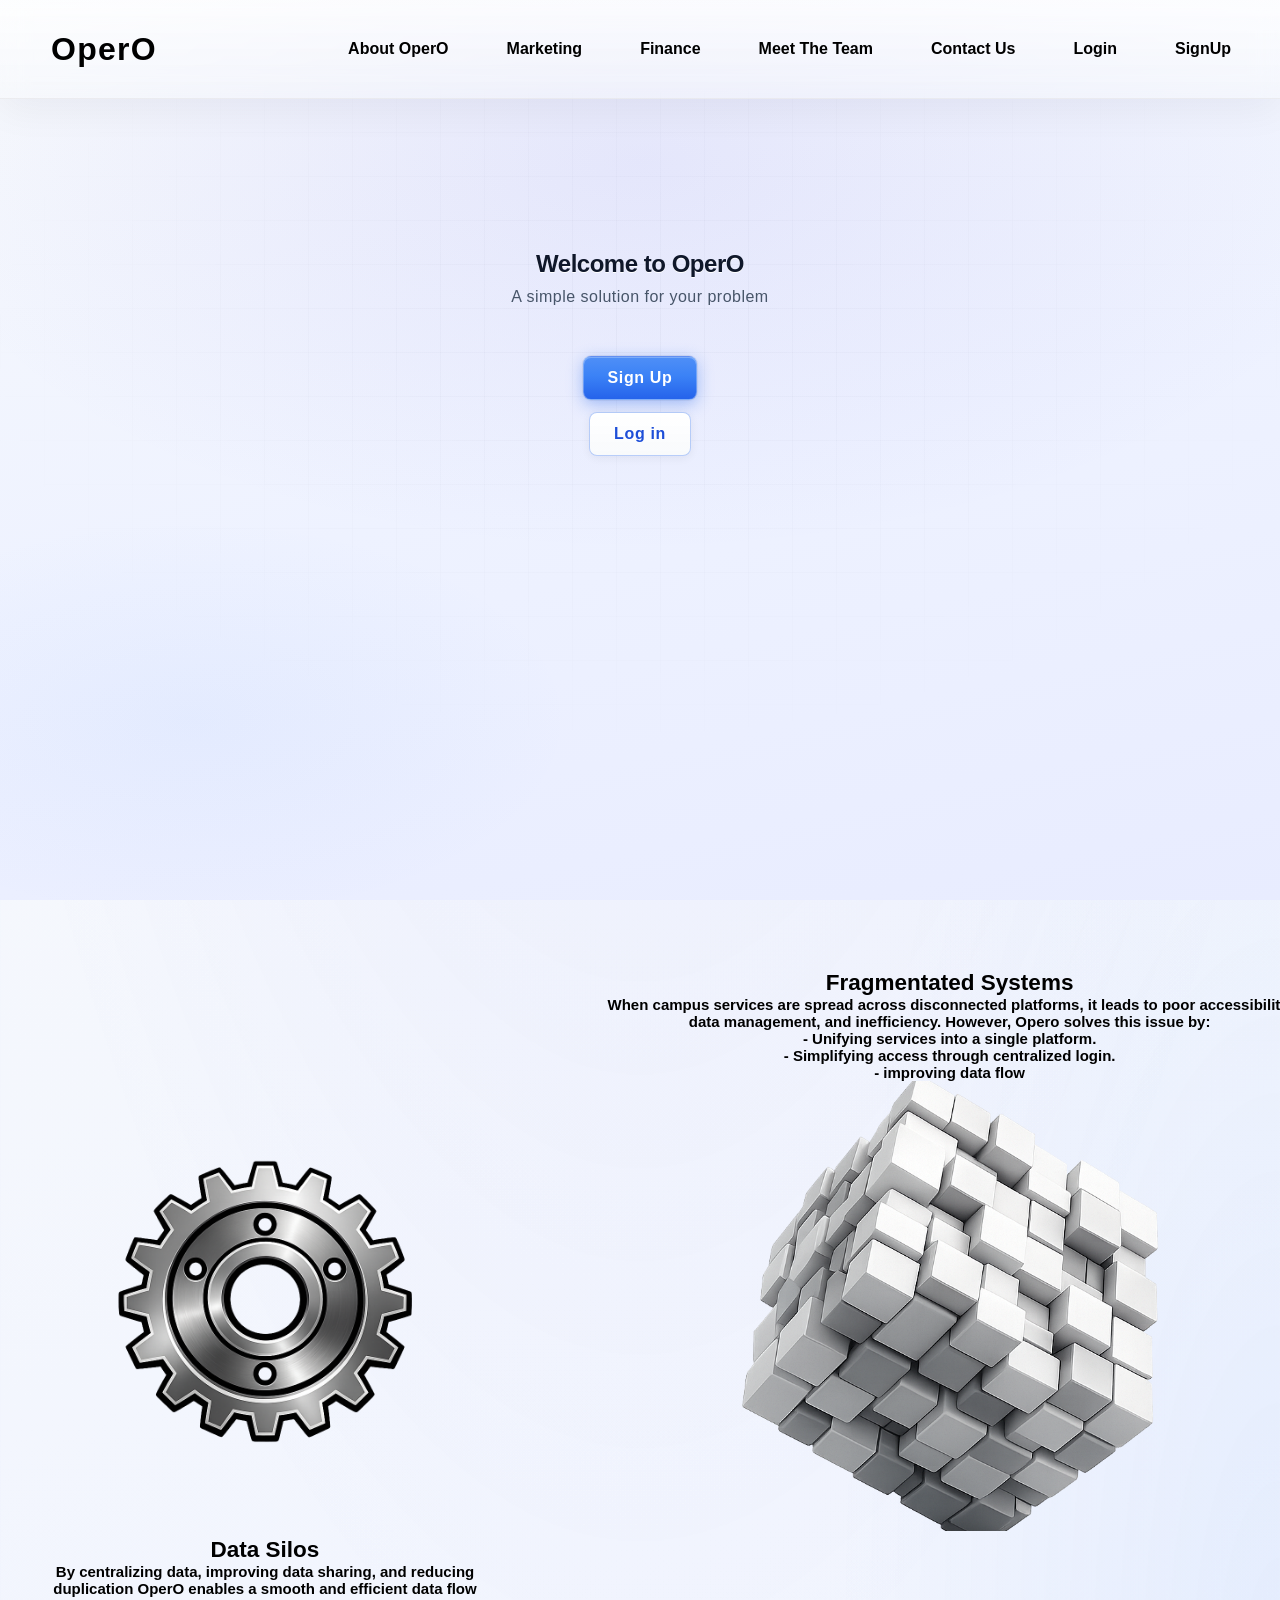
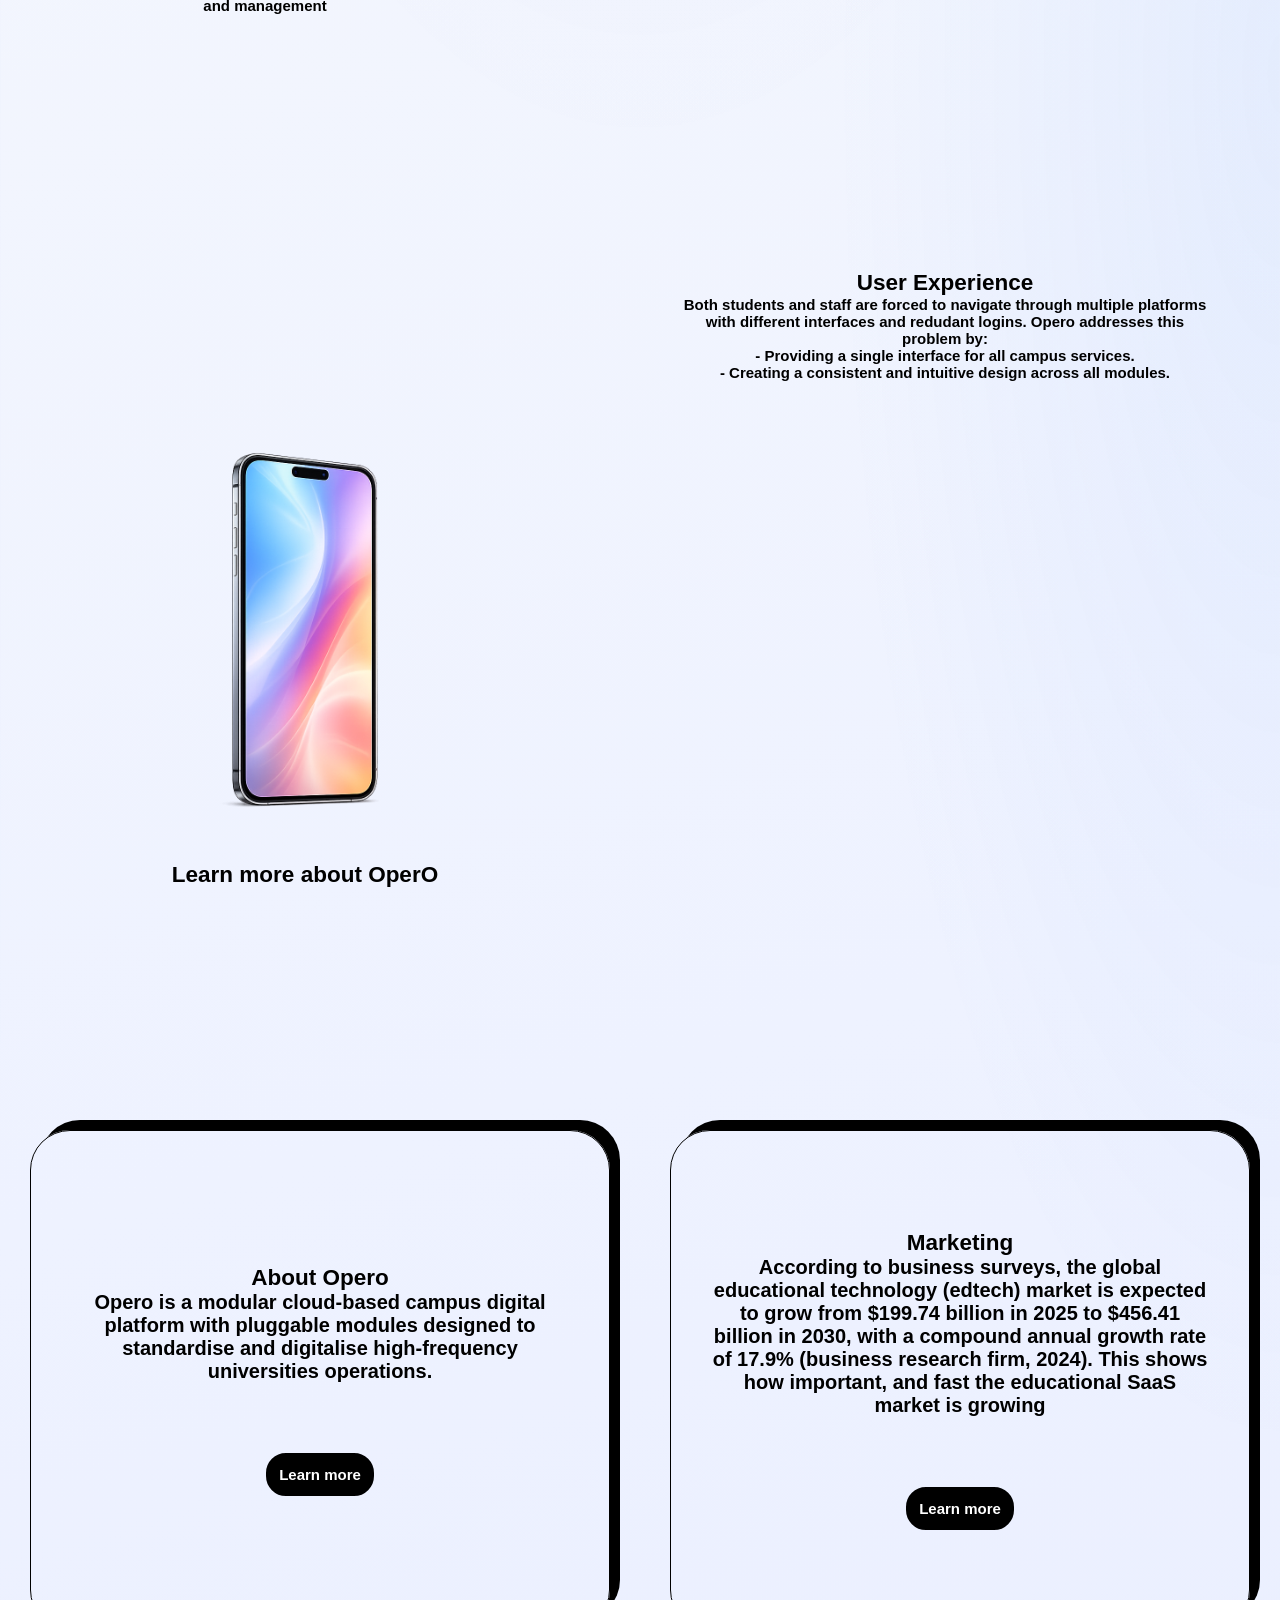
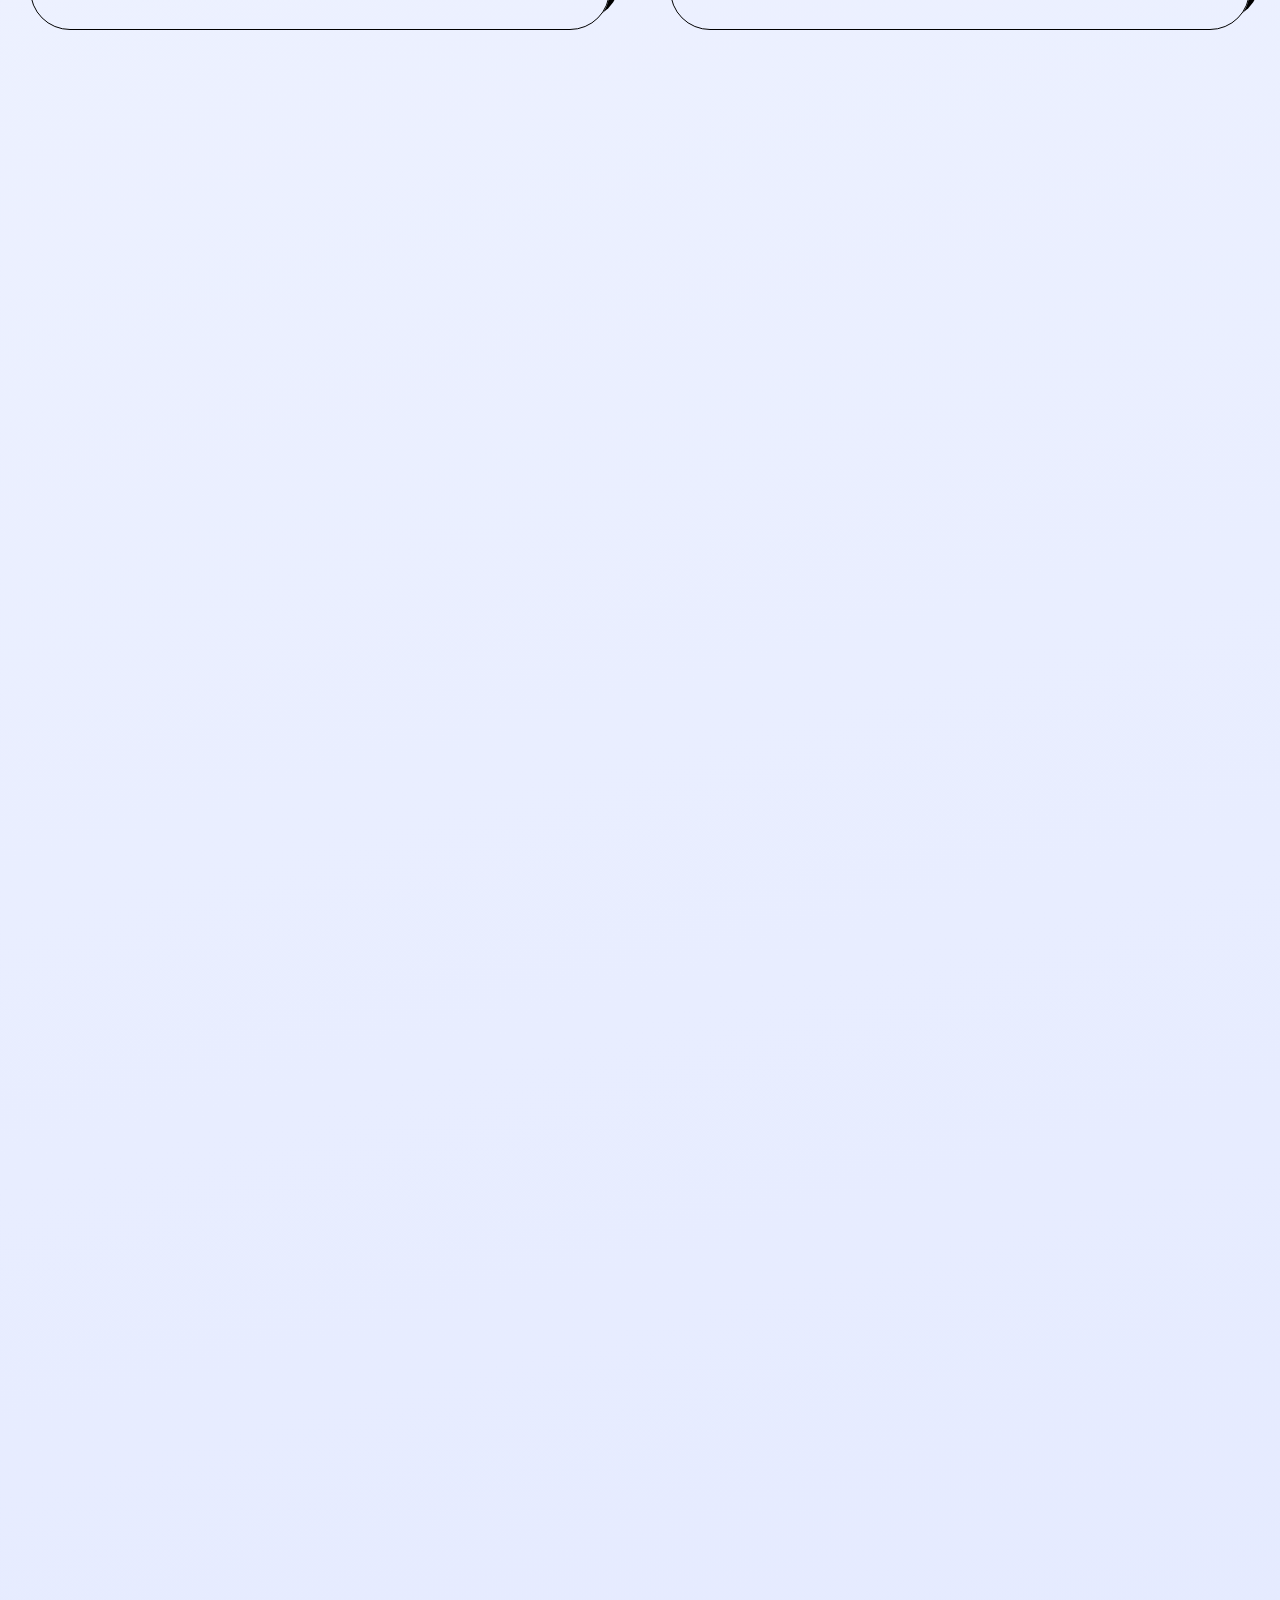
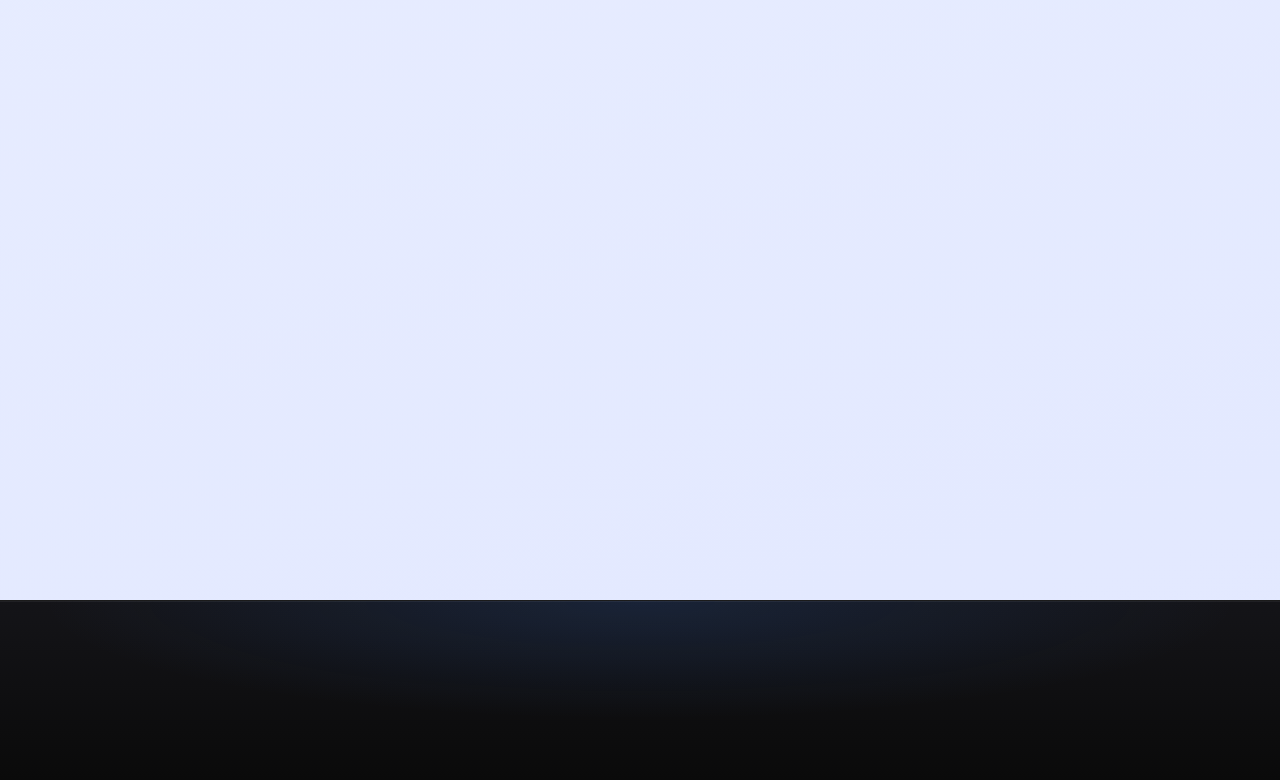
==== commit b5455e4e: "Add files via upload Updated nav bars." ====
--- a/index.html
+++ b/index.html
@@ -7,16 +7,17 @@
     <link rel="stylesheet" href="homepage.css">
 </head>
 <body class="home">
-        <nav class="nav-bar">
-        <a href="index.html" class="logo"><img src="" width="150" alt="">OperO</a><!--Could replace OperO with the actual logo of OperO-->
+    <nav class="nav-bar">
+        <a href="index.html" class="logo">OperO</a>
         <div class="list">
-            <ul><!--Link to each different sections-->
+            <ul>
                 <li><a href="#">About OperO</a></li>
                 <li><a href="market.html">Marketing</a></li>
                 <li><a href="finance.html">Finance</a></li>
                 <li><a href="#">Meet The Team</a></li>
                 <li><a href="contact.html">Contact Us</a></li>
                 <li><a href="login.html">Login</a></li>
+				<li><a href="signup.html">SignUp</a></li>
             </ul>
         </div>
         <img src="images/burger.png" alt="A navigation burger menu" class="menu" width="35">
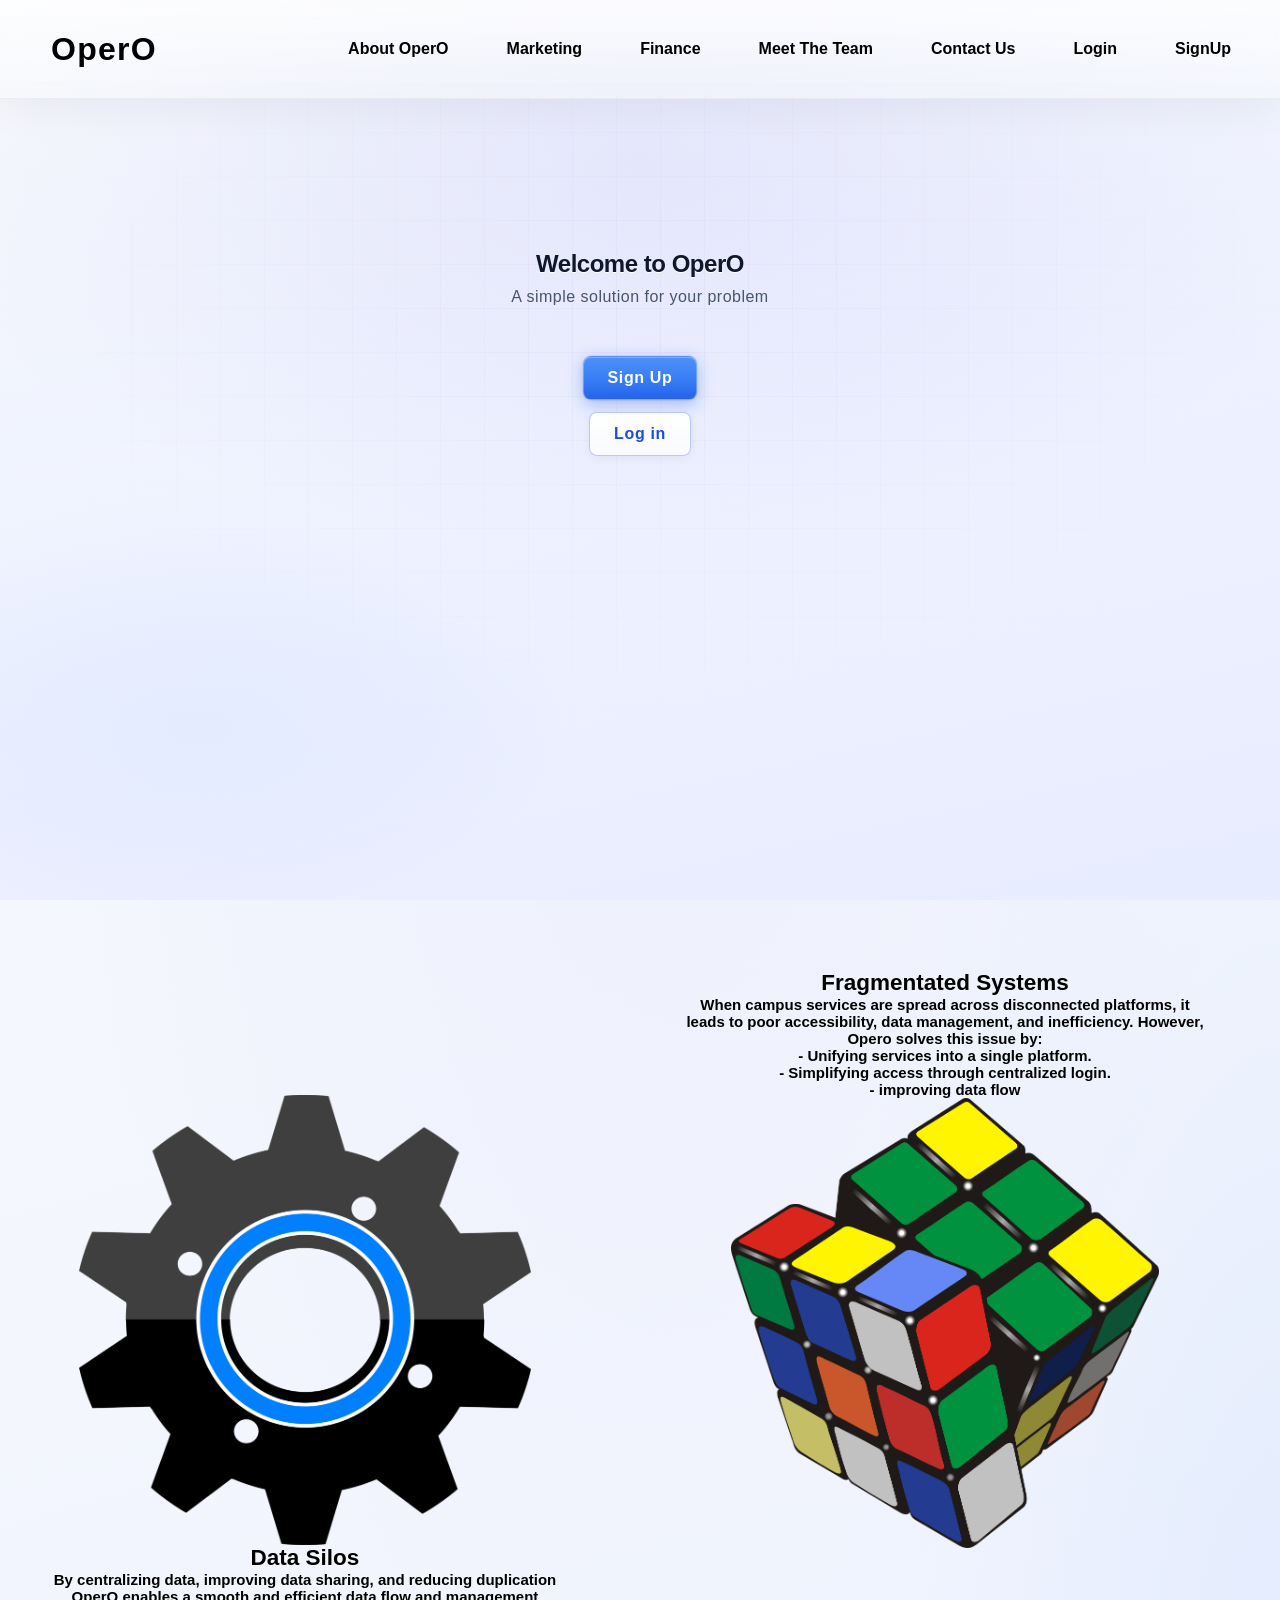
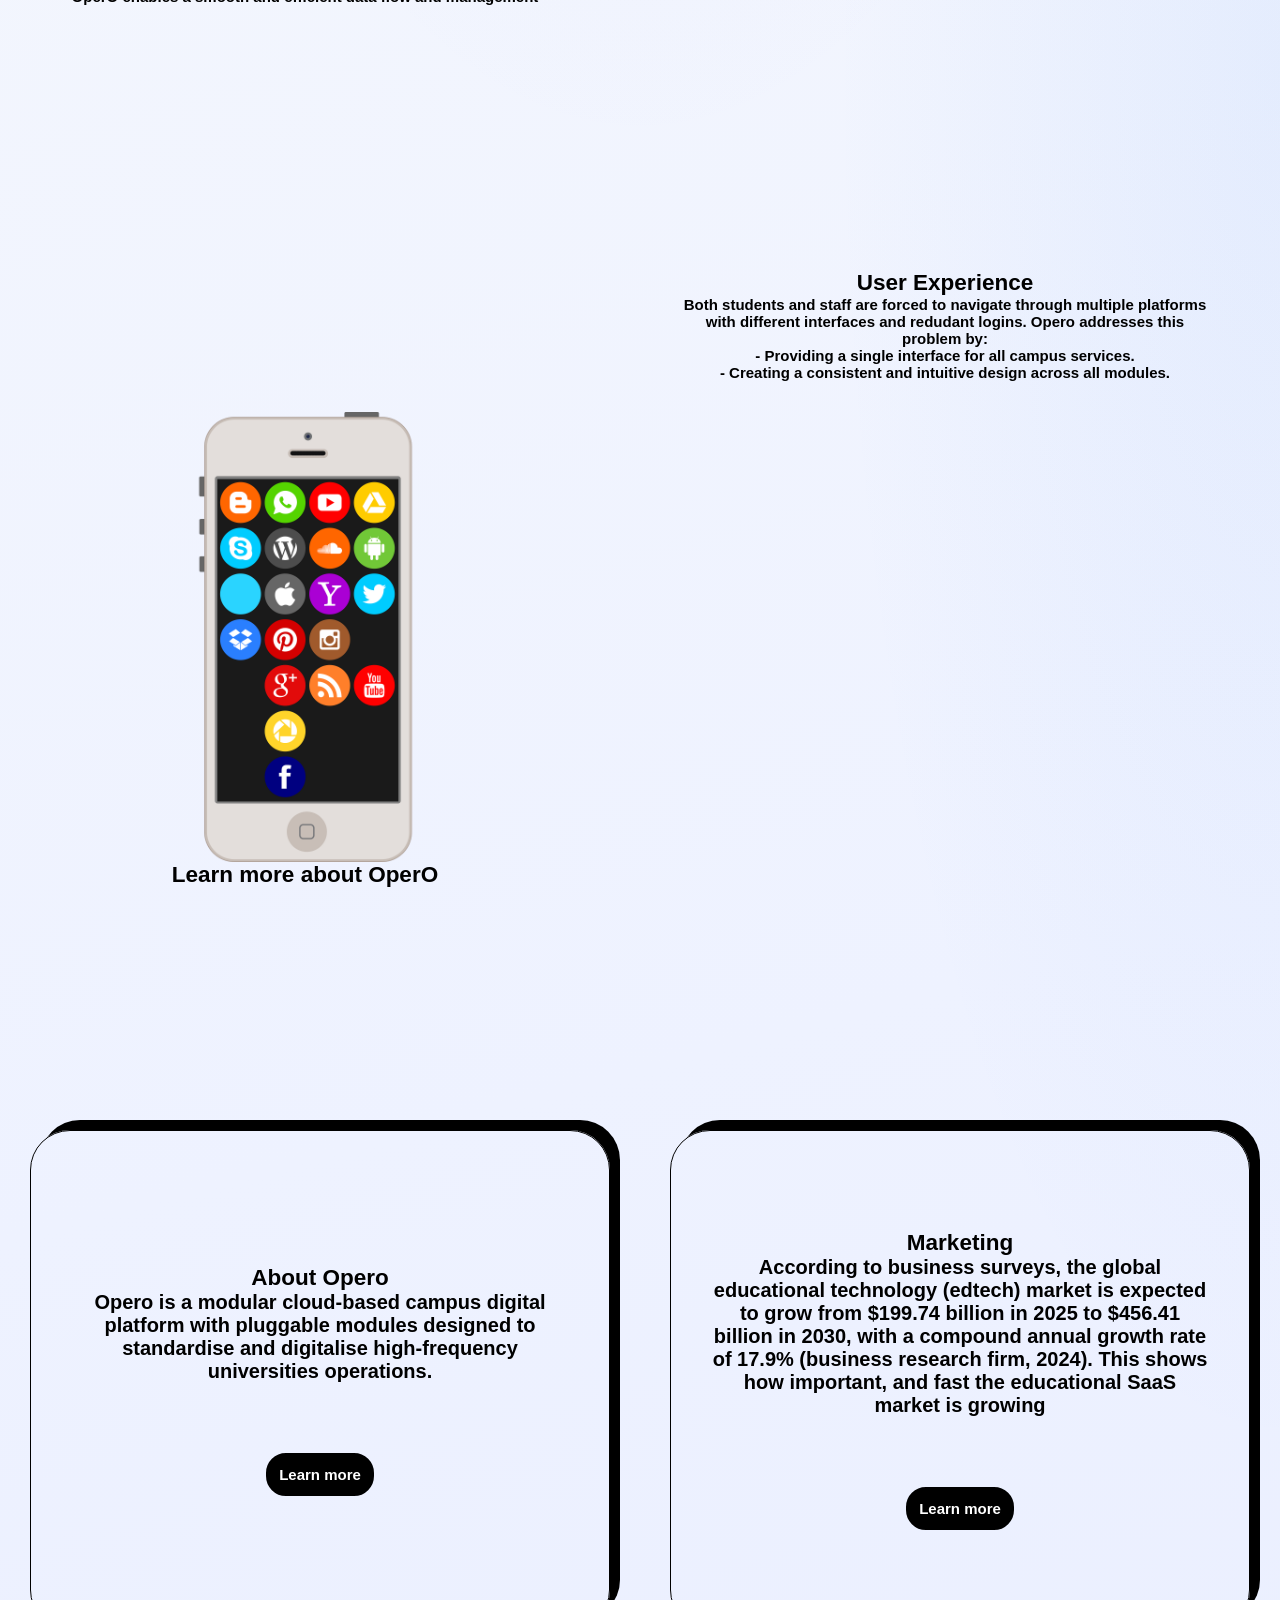
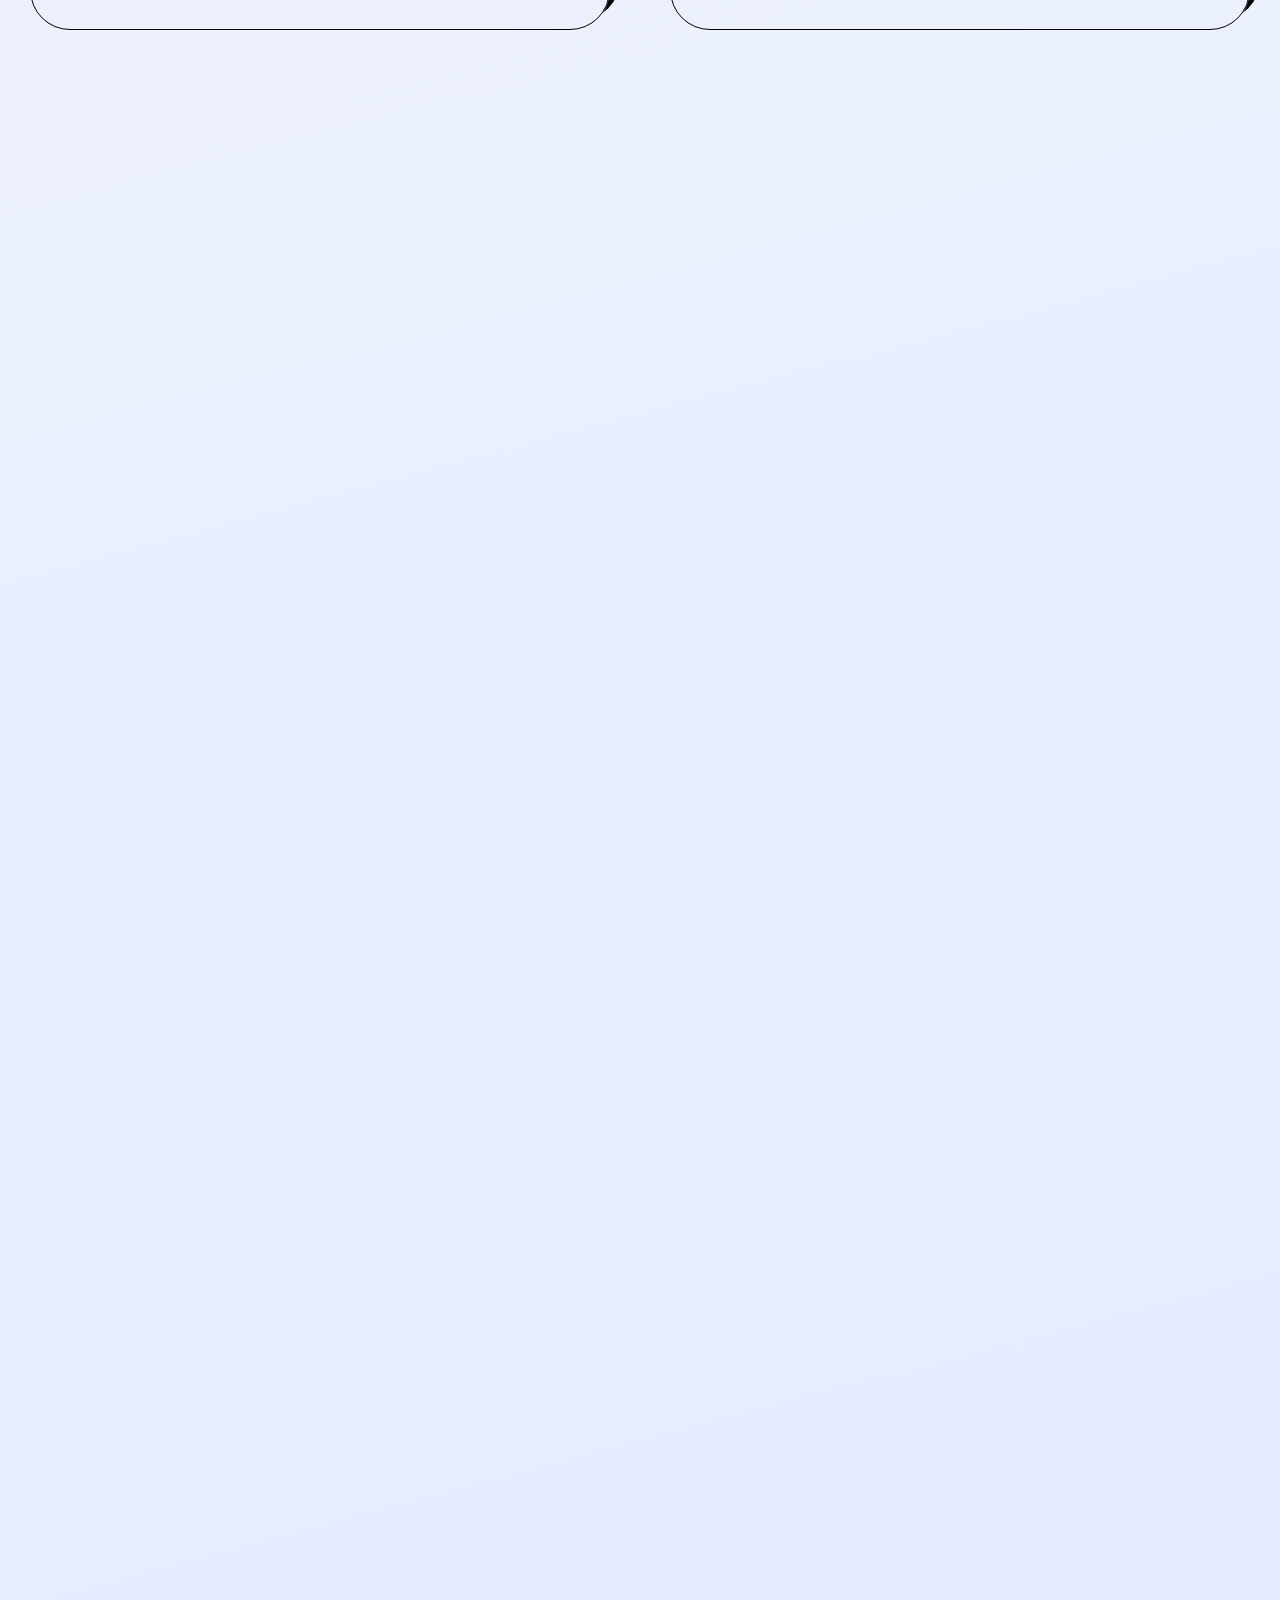
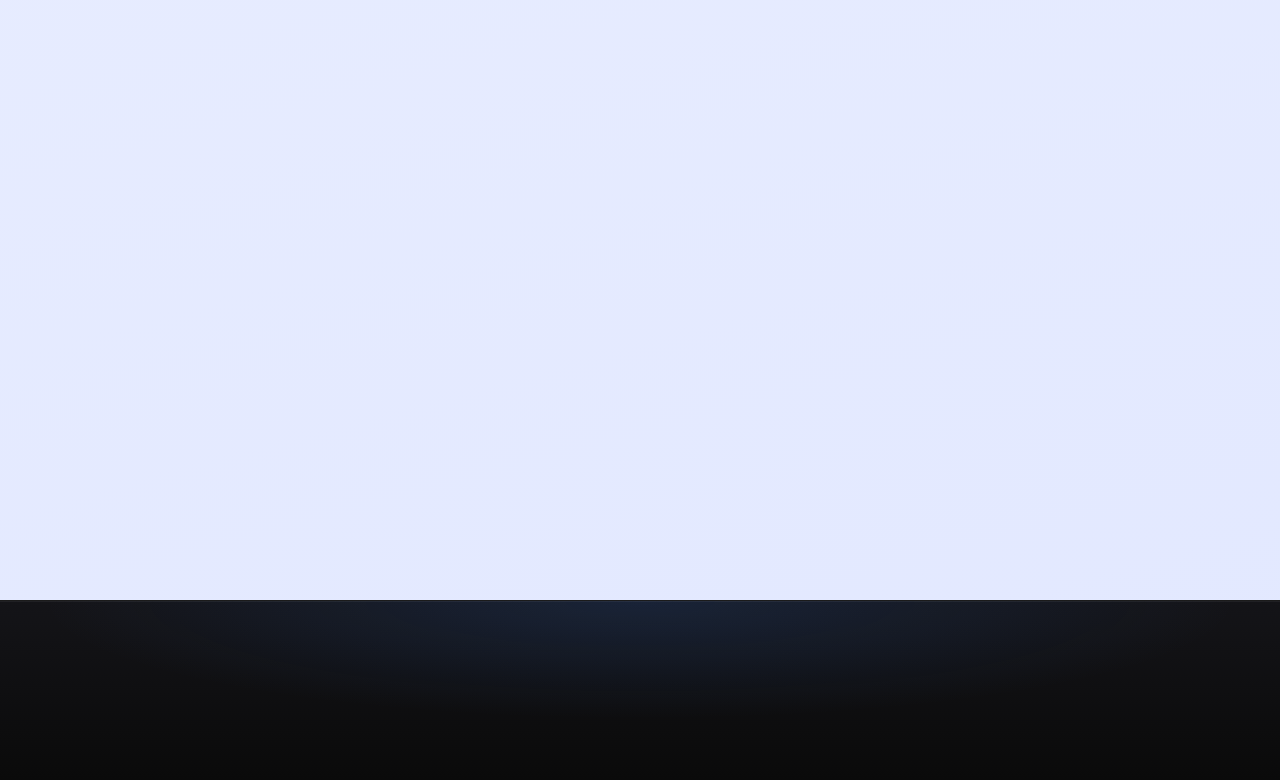
==== commit f775b7cb: "Update navigation links in index.html" ====
--- a/index.html
+++ b/index.html
@@ -11,10 +11,10 @@
         <a href="index.html" class="logo">OperO</a>
         <div class="list">
             <ul>
-                <li><a href="#">About OperO</a></li>
+                <li><a href="Oper0.html">About OperO</a></li>
                 <li><a href="market.html">Marketing</a></li>
                 <li><a href="finance.html">Finance</a></li>
-                <li><a href="#">Meet The Team</a></li>
+                <li><a href="team.html">Meet The Team</a></li>
                 <li><a href="contact.html">Contact Us</a></li>
                 <li><a href="login.html">Login</a></li>
 				<li><a href="signup.html">SignUp</a></li>
@@ -109,4 +109,4 @@
 
 </footer>
 </body>
-</html>+</html>
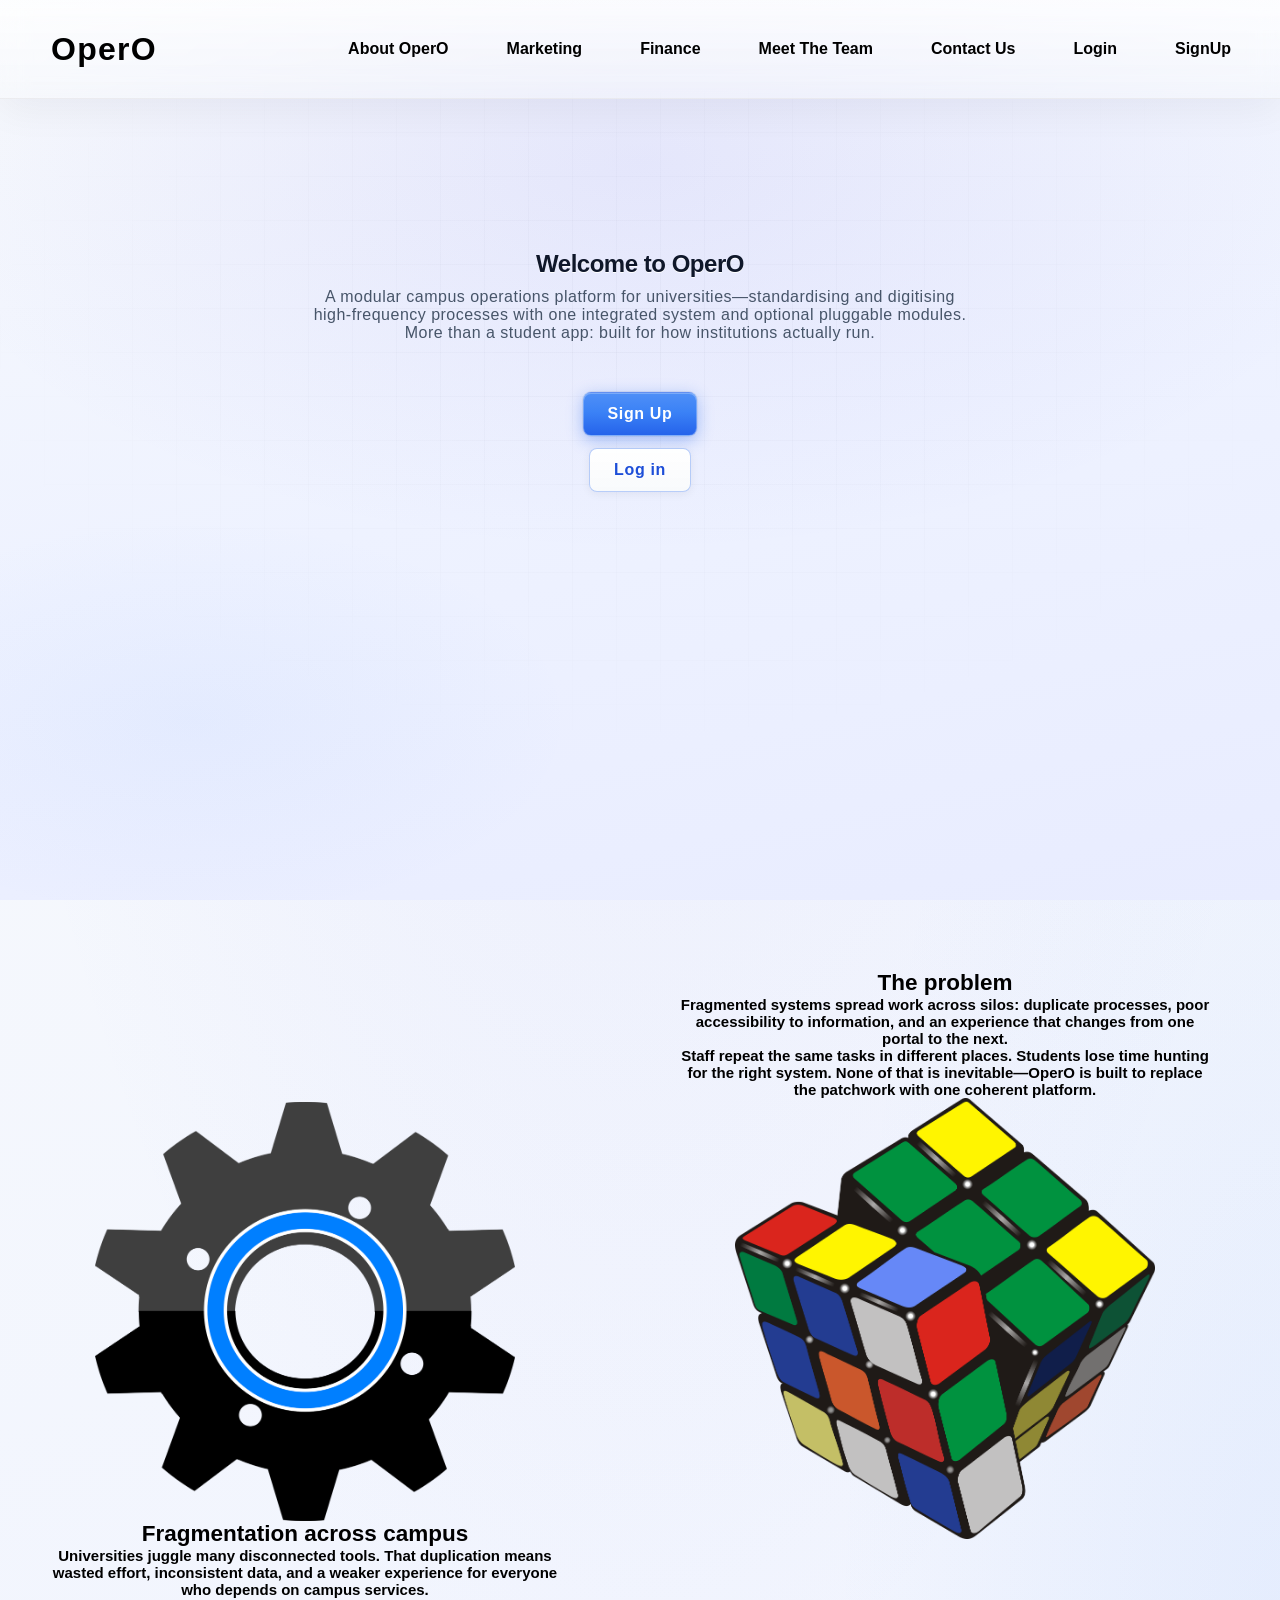
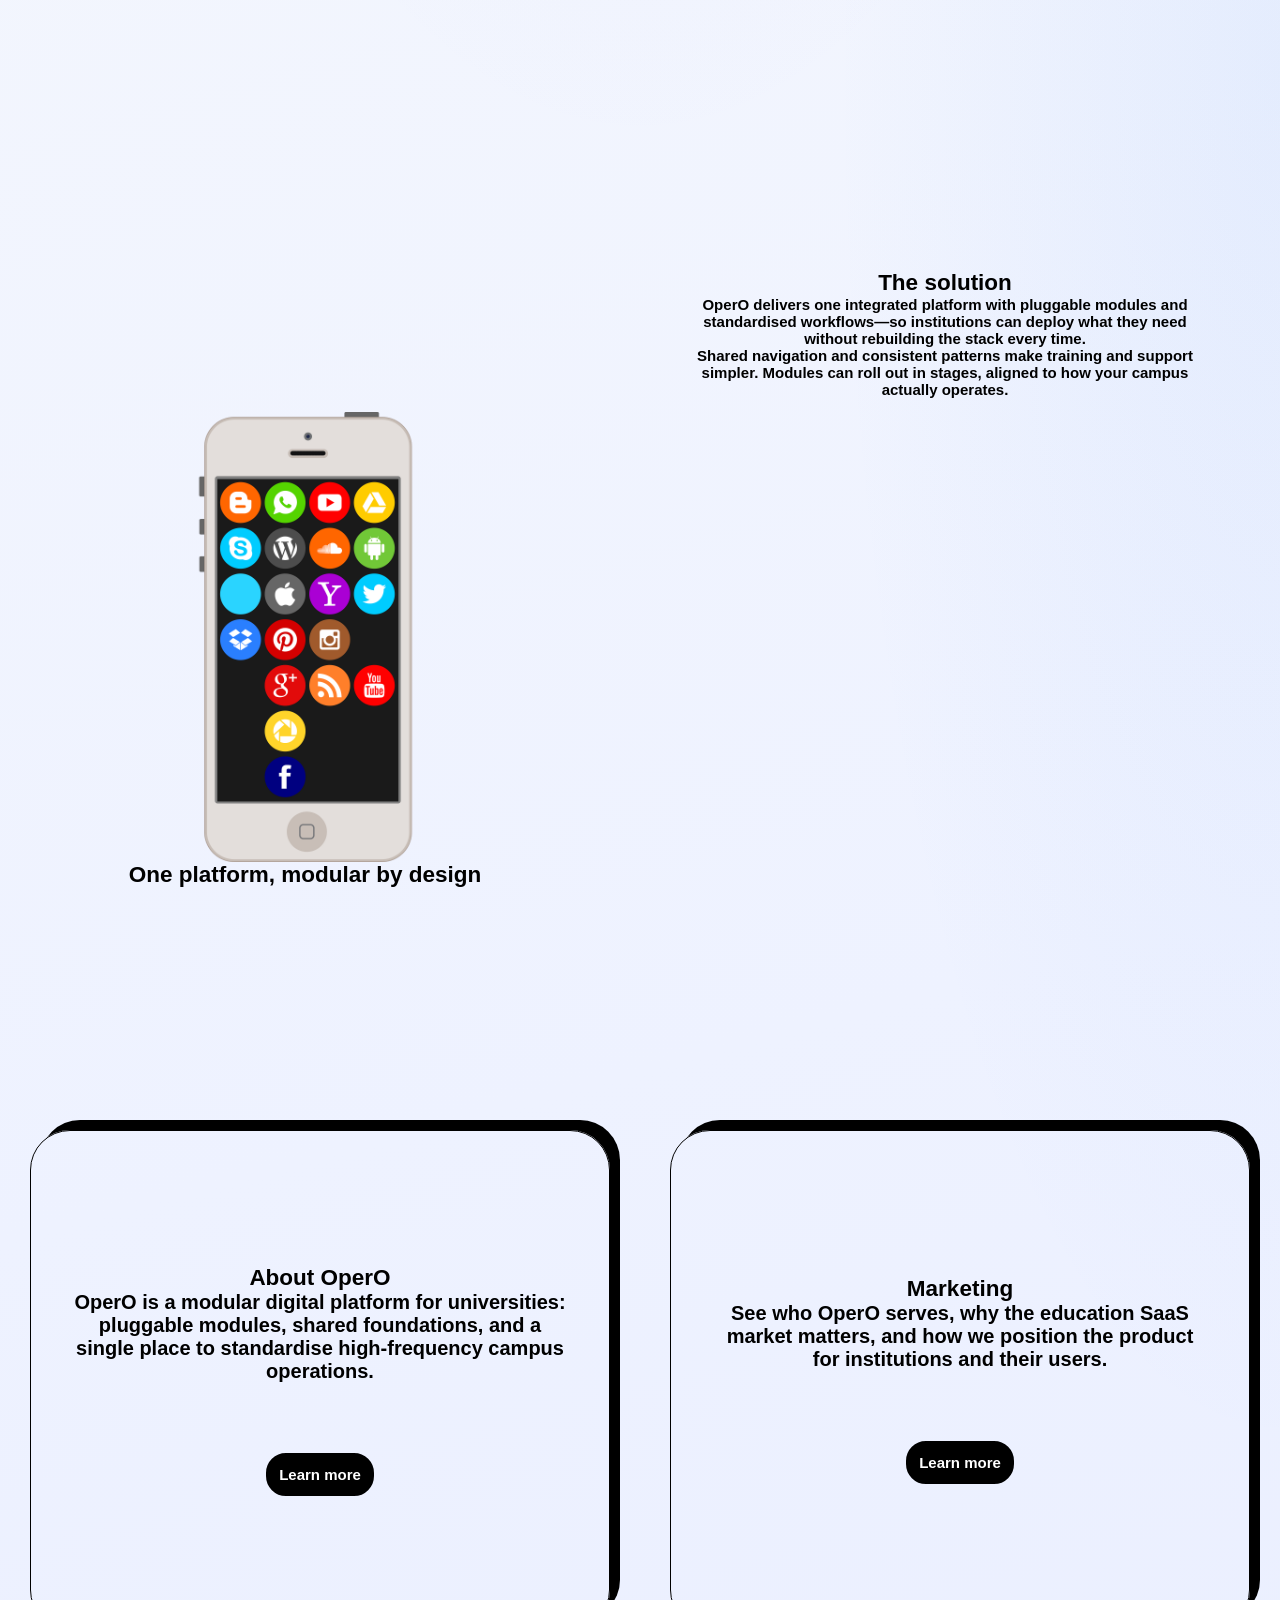
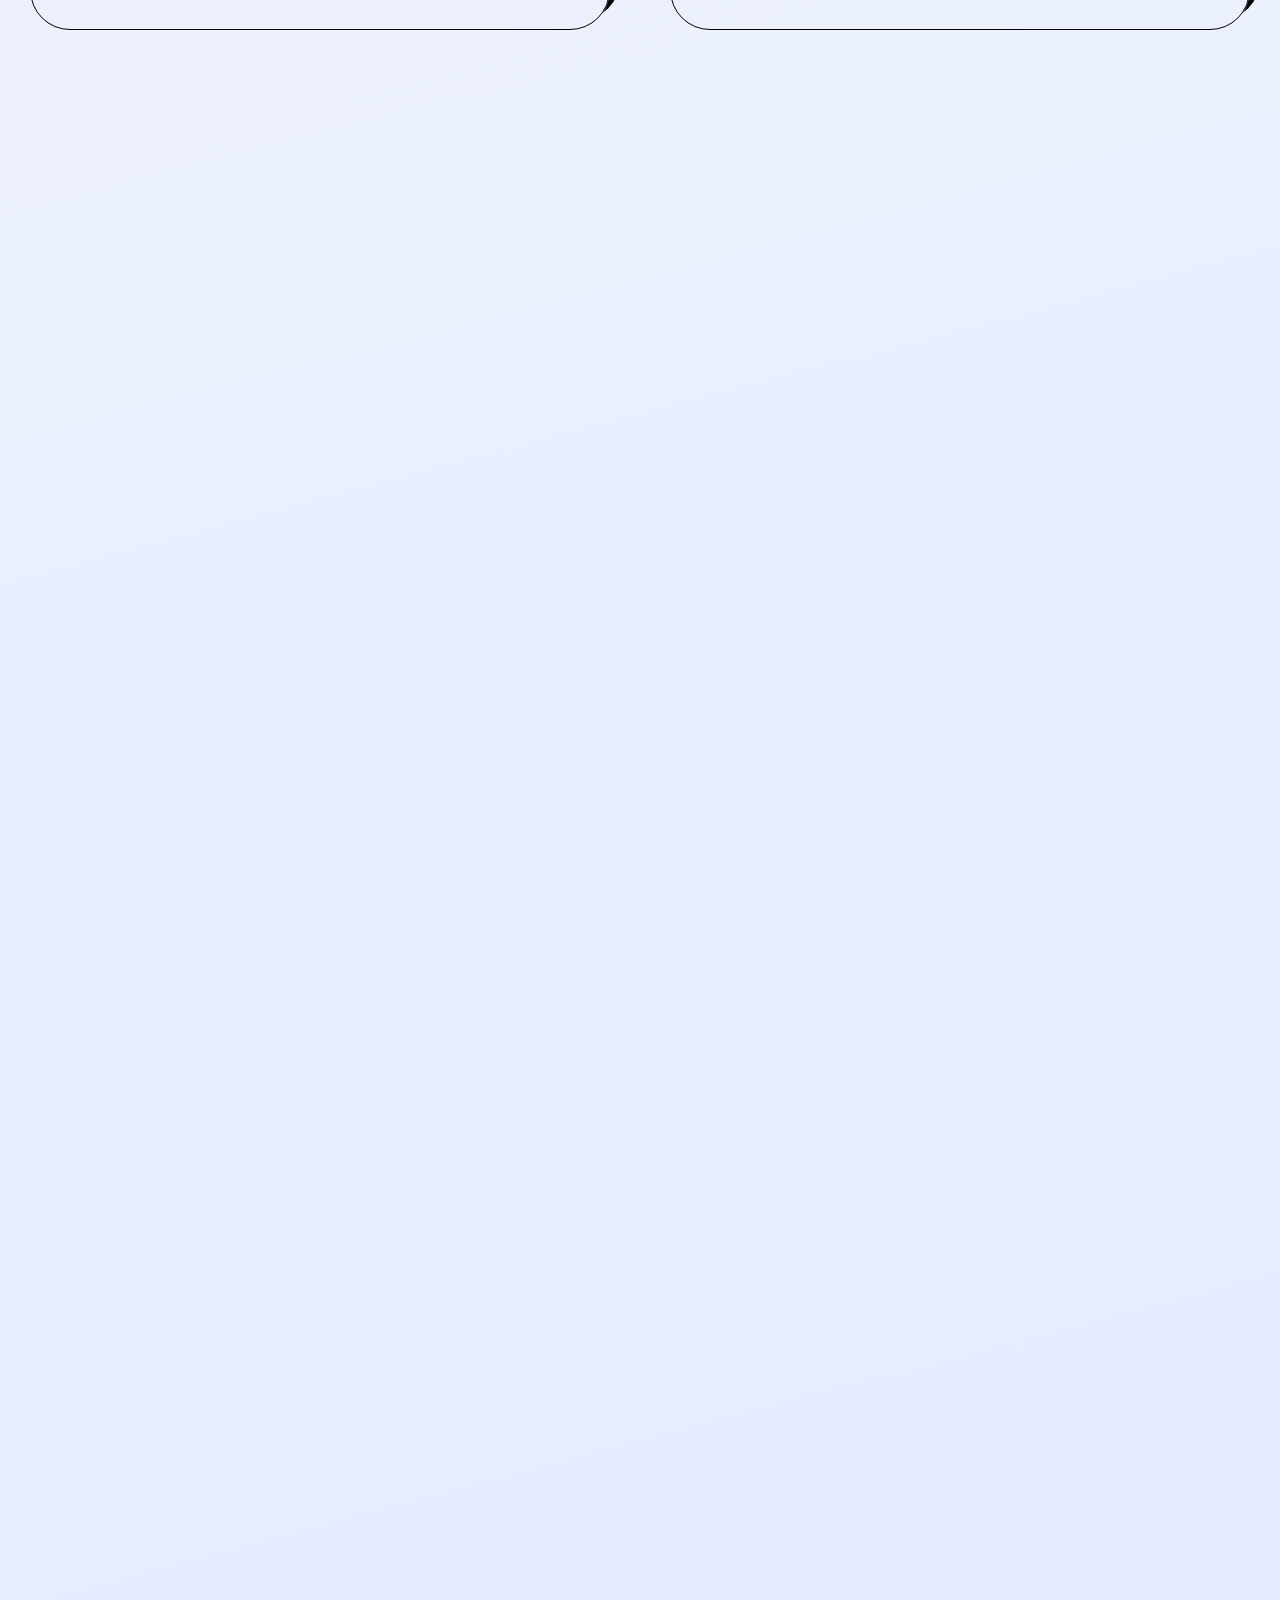
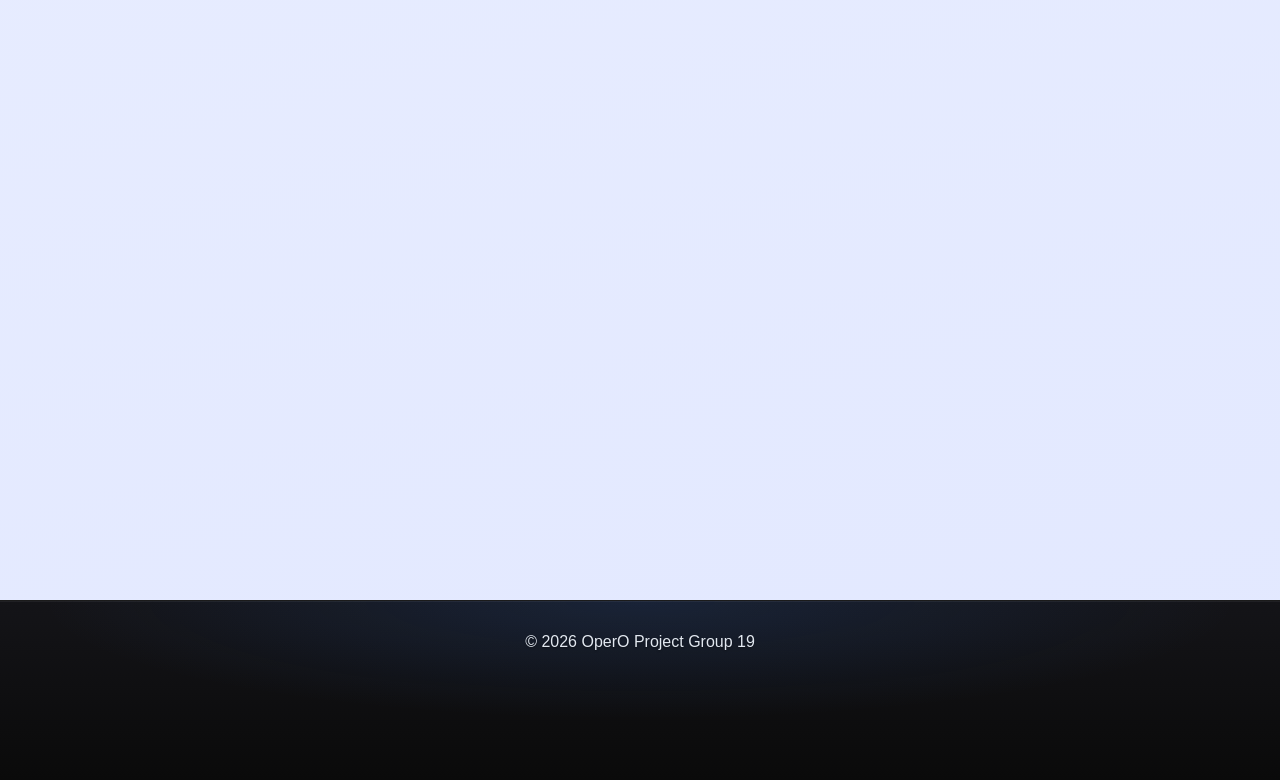
==== commit b3c51bab: "fk debug 2" ====
--- a/index.html
+++ b/index.html
@@ -17,96 +17,84 @@
                 <li><a href="team.html">Meet The Team</a></li>
                 <li><a href="contact.html">Contact Us</a></li>
                 <li><a href="login.html">Login</a></li>
-				<li><a href="signup.html">SignUp</a></li>
+                <li><a href="signup.html">SignUp</a></li>
             </ul>
         </div>
         <img src="images/burger.png" alt="A navigation burger menu" class="menu" width="35">
     </nav>
+
     <section class="page-1">
-      <div class="intro">
-       <h1 class="title">Welcome to OperO</h1>
-       <p class="subtitle">A simple solution for your problem</p>
-        <a href="signup.html" class="cta">Sign Up</a>
-        <a href="login.html" class="cta">Log in</a>
-      </div>
+        <div class="intro">
+            <h1 class="title">Welcome to OperO</h1>
+            <p class="subtitle">A modular campus operations platform for universities—standardising and digitising high-frequency processes with one integrated system and optional pluggable modules. More than a student app: built for how institutions actually run.</p>
+            <a href="signup.html" class="cta">Sign Up</a>
+            <a href="login.html" class="cta">Log in</a>
+        </div>
     </section>
+
     <section class="section1">
         <div class="head">
-                        <img src="images/gear.png" class="autorotate" alt="Rotating Gear" style="height: 450px;">
-            <h1 class="autoShow">Data Silos</h1>
-            <p>
-             By centralizing data, improving data sharing, and reducing duplication
-             OperO enables a smooth and efficient data flow and management
-            </p>
+            <img src="images/gear.png" class="autorotate" alt="Illustration representing connected systems">
+            <h1 class="autoShow">Fragmentation across campus</h1>
+            <p>Universities juggle many disconnected tools. That duplication means wasted effort, inconsistent data, and a weaker experience for everyone who depends on campus services.</p>
         </div>
         <div class="paragraph">
-            <h1>Fragmentated Systems</h1>
-            <p>When campus services are spread across disconnected
-                platforms, it leads to poor accessibility, data 
-                management, and inefficiency. However, Opero solves
-                this issue by:
-            </p>
-            <p>- Unifying services into a single platform.</p>
-            <p> - Simplifying access through centralized login.</p>
-            <p>- improving data flow</p>
-    <img src="images/silos.png" class="autorotate" alt="Rotating Gear" style="height: 450px;">
+            <h1>The problem</h1>
+            <p>Fragmented systems spread work across silos: duplicate processes, poor accessibility to information, and an experience that changes from one portal to the next.</p>
+            <p>Staff repeat the same tasks in different places. Students lose time hunting for the right system. None of that is inevitable—OperO is built to replace the patchwork with one coherent platform.</p>
+            <img src="images/silos.png" class="autorotate" alt="Diagram representing data silos">
+        </div>
     </section>
-<section class="section1">
+
+    <section class="section1">
         <div class="head">
-            <img src="images/phon.png" class="autorotate" alt="Rotating Gear" style="height: 450px;">
-            <h1>
-                Learn more about OperO
-            </h1>
+            <img src="images/phon.png" class="autorotate" alt="Illustration of unified access">
+            <h1>One platform, modular by design</h1>
         </div>
         <div class="paragraph">
-            <h1>User Experience</h1>
-            <p>Both students and staff are forced to navigate through multiple
-                platforms with different interfaces and redudant logins.
-                Opero addresses this problem by:
-            </p>
-            <p>- Providing a single interface for all campus services.</p>
-            <p>- Creating a consistent and intuitive design across all modules.</p>
+            <h1>The solution</h1>
+            <p>OperO delivers <strong>one integrated platform</strong> with <strong>pluggable modules</strong> and <strong>standardised workflows</strong>—so institutions can deploy what they need without rebuilding the stack every time.</p>
+            <p>Shared navigation and consistent patterns make training and support simpler. Modules can roll out in stages, aligned to how your campus actually operates.</p>
         </div>
     </section>
+
     <section class="horizontal-scroll-track">
-  <div class="sticky-viewport">
-    <div class="horizontal-strip">
-      
-      <div class="slide">
-        <div class="head">
-            <h1>About Opero</h1>
-            <p> Opero is a modular cloud-based campus digital platform with pluggable 
-                modules designed to standardise and digitalise high-frequency universities operations.
-</p>
-            <a href="">Learn more</a> 
+        <div class="sticky-viewport">
+            <div class="horizontal-strip">
+                <div class="slide">
+                    <div class="head">
+                        <h1>About OperO</h1>
+                        <p>OperO is a modular digital platform for universities: pluggable modules, shared foundations, and a single place to standardise high-frequency campus operations.</p>
+                        <a href="Oper0.html">Learn more</a>
+                    </div>
+                    <div class="paragraph">
+                        <h1>Marketing</h1>
+                        <p>See who OperO serves, why the education SaaS market matters, and how we position the product for institutions and their users.</p>
+                        <a href="market.html">Learn more</a>
+                    </div>
+                </div>
+                <div class="slide">
+                    <div class="head">
+                        <h1>Finance</h1>
+                        <p>Review costs, revenue assumptions, and projections that underpin the OperO business model.</p>
+                        <a href="finance.html">Learn more</a>
+                    </div>
+                    <div class="paragraph">
+                        <h1>The Team</h1>
+                        <p>Meet the people behind the project—roles, contributions, and how to reach the group.</p>
+                        <a href="team.html">Meet the team</a>
+                    </div>
+                </div>
+            </div>
         </div>
-        <div class="paragraph">
-          <h1>Marketing</h1>
-          <p>According to business surveys, the global educational technology (edtech) market is expected to grow from $199.74 billion in 2025 
-            to $456.41 billion in 2030, with a compound annual growth rate of 17.9% (business research firm, 2024). This shows how important,
-            and fast the educational SaaS market is growing</p>
-          <a href="market.html">Learn more</a> 
+    </section>
+
+    <footer>
+        <div class="footer">
+            <p>&copy; 2026 OperO Project Group 19</p>
         </div>
-      </div>
+    </footer>
 
-      <div class="slide">
-        <div class="head">
-           <h1>Finance</h1>
-          <p>The projected revenue and cost all depends on various critical points.
-          </p>
-          <a href="finance.html">Learn more</a>
-        </div>
-        <div class="paragraph">
-          <h1>The Team</h1>
-          <p></p>
-          <a href="">Meet the team.</a> 
-        </div>
-      </div>
-    </div>
-  </div>
-</section>
-<footer>
-
-</footer>
+    <script src="main.js"></script>
 </body>
 </html>
--- a/homepage.css
+++ b/homepage.css
@@ -333,6 +333,10 @@
   .subtitle {
     position: relative;
     margin-top: 0;
+  }
+
+  .page-1 {
+    padding-top: 5.5rem;
   }
 
   .login-hero {
@@ -673,3 +677,101 @@
   z-index: 2;
   margin-bottom: 40px;
 }
+
+/* Homepage (index): structure, overlap, and small-screen behaviour */
+body.home .page-1 .subtitle {
+  max-width: 42rem;
+  margin-left: auto;
+  margin-right: auto;
+}
+
+body.home .section1 {
+  box-sizing: border-box;
+  max-width: 100vw;
+}
+
+body.home .section1 .head img,
+body.home .section1 .paragraph img {
+  max-width: min(100%, 420px);
+  height: auto;
+  object-fit: contain;
+  max-height: min(450px, 52vh);
+}
+
+@media screen and (max-width: 960px) {
+  body.home .section1 {
+    flex-direction: column;
+    height: auto;
+    min-height: 0;
+    padding: 2.5rem 0 1.5rem;
+  }
+
+  body.home .section1 .head,
+  body.home .section1 .paragraph {
+    flex: none;
+    width: 100%;
+    max-width: 100%;
+    padding: 1.25rem 1rem;
+  }
+
+  body.home .section1 .head img,
+  body.home .section1 .paragraph img {
+    max-height: min(260px, 42vh);
+  }
+}
+
+/* Narrow screens: stack horizontal-strip panels instead of scroll-linked translate (avoids overflow) */
+@media screen and (max-width: 768px) {
+  .horizontal-scroll-track {
+    height: auto;
+    min-height: 0;
+  }
+
+  .sticky-viewport {
+    position: relative;
+    top: auto;
+    height: auto;
+    min-height: 0;
+    overflow: visible;
+  }
+
+  .horizontal-strip {
+    display: flex;
+    flex-direction: column;
+    width: 100% !important;
+    height: auto;
+    animation: none !important;
+    transform: none !important;
+  }
+
+  .slide {
+    flex-direction: column;
+    width: 100%;
+    height: auto;
+    min-height: 0;
+    flex-shrink: 0;
+    padding: 1.5rem 0 2rem;
+    box-sizing: border-box;
+  }
+
+  .slide .paragraph,
+  .slide .head {
+    width: min(400px, calc(100vw - 2rem));
+    max-width: 100%;
+    height: auto;
+    min-height: 0;
+    margin: 0.75rem auto;
+    flex-shrink: 0;
+  }
+
+  .horizontal-strip p {
+    margin-bottom: 1.25rem;
+  }
+}
+
+body.home footer .footer {
+  display: flex;
+  justify-content: center;
+  align-items: center;
+  padding: 2rem 1rem 2.5rem;
+}
